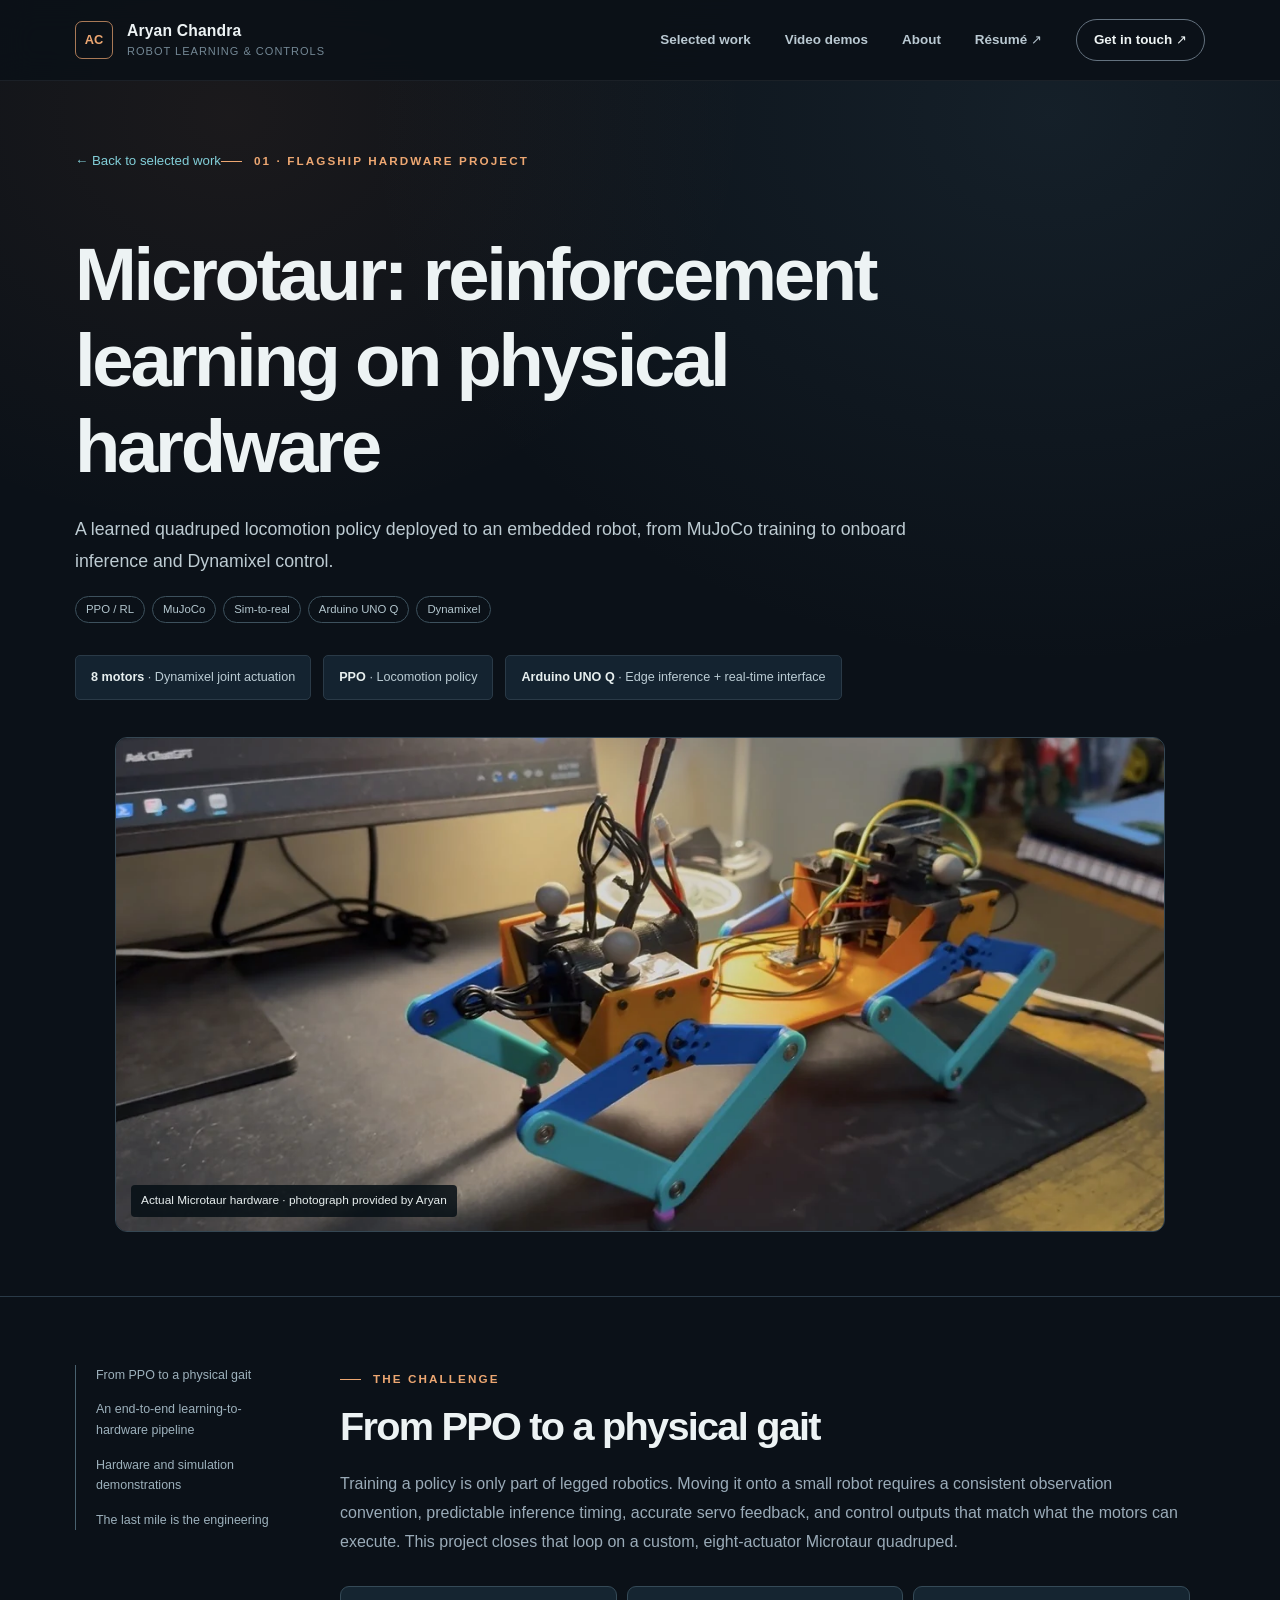
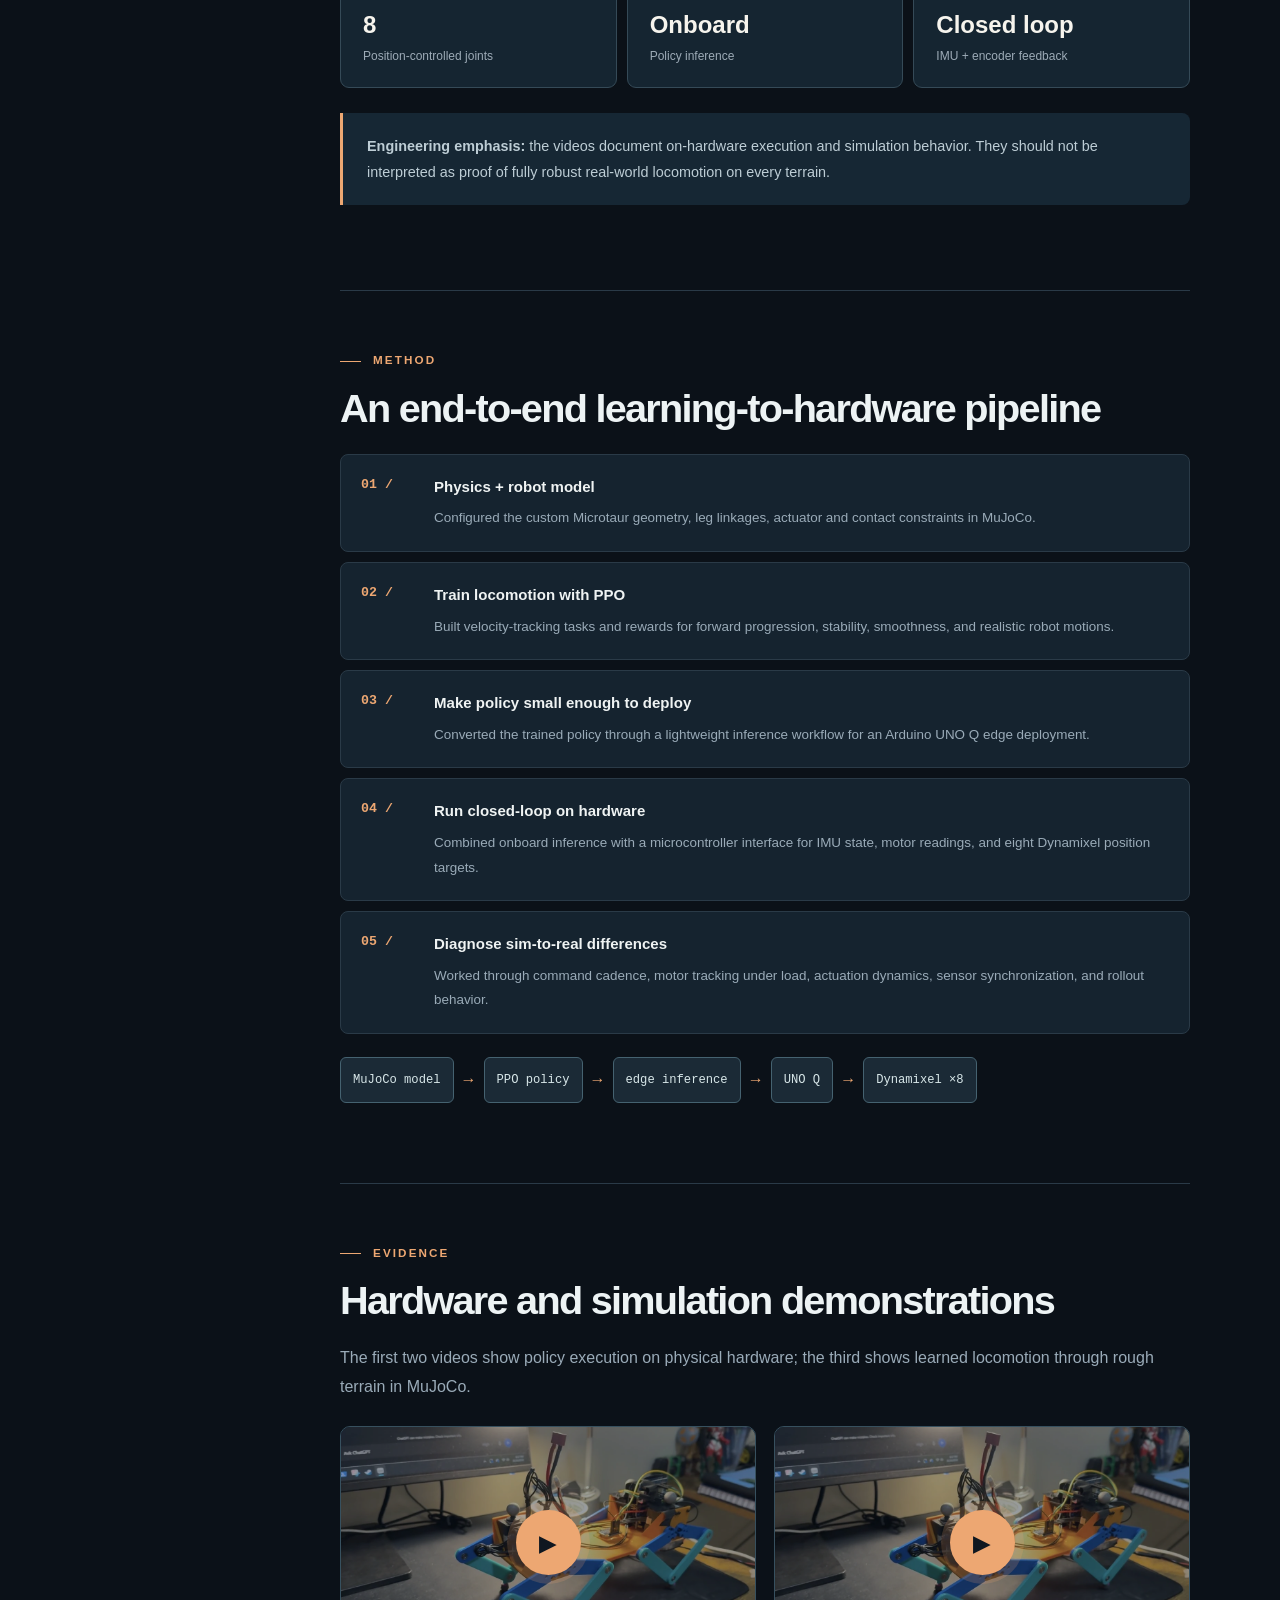
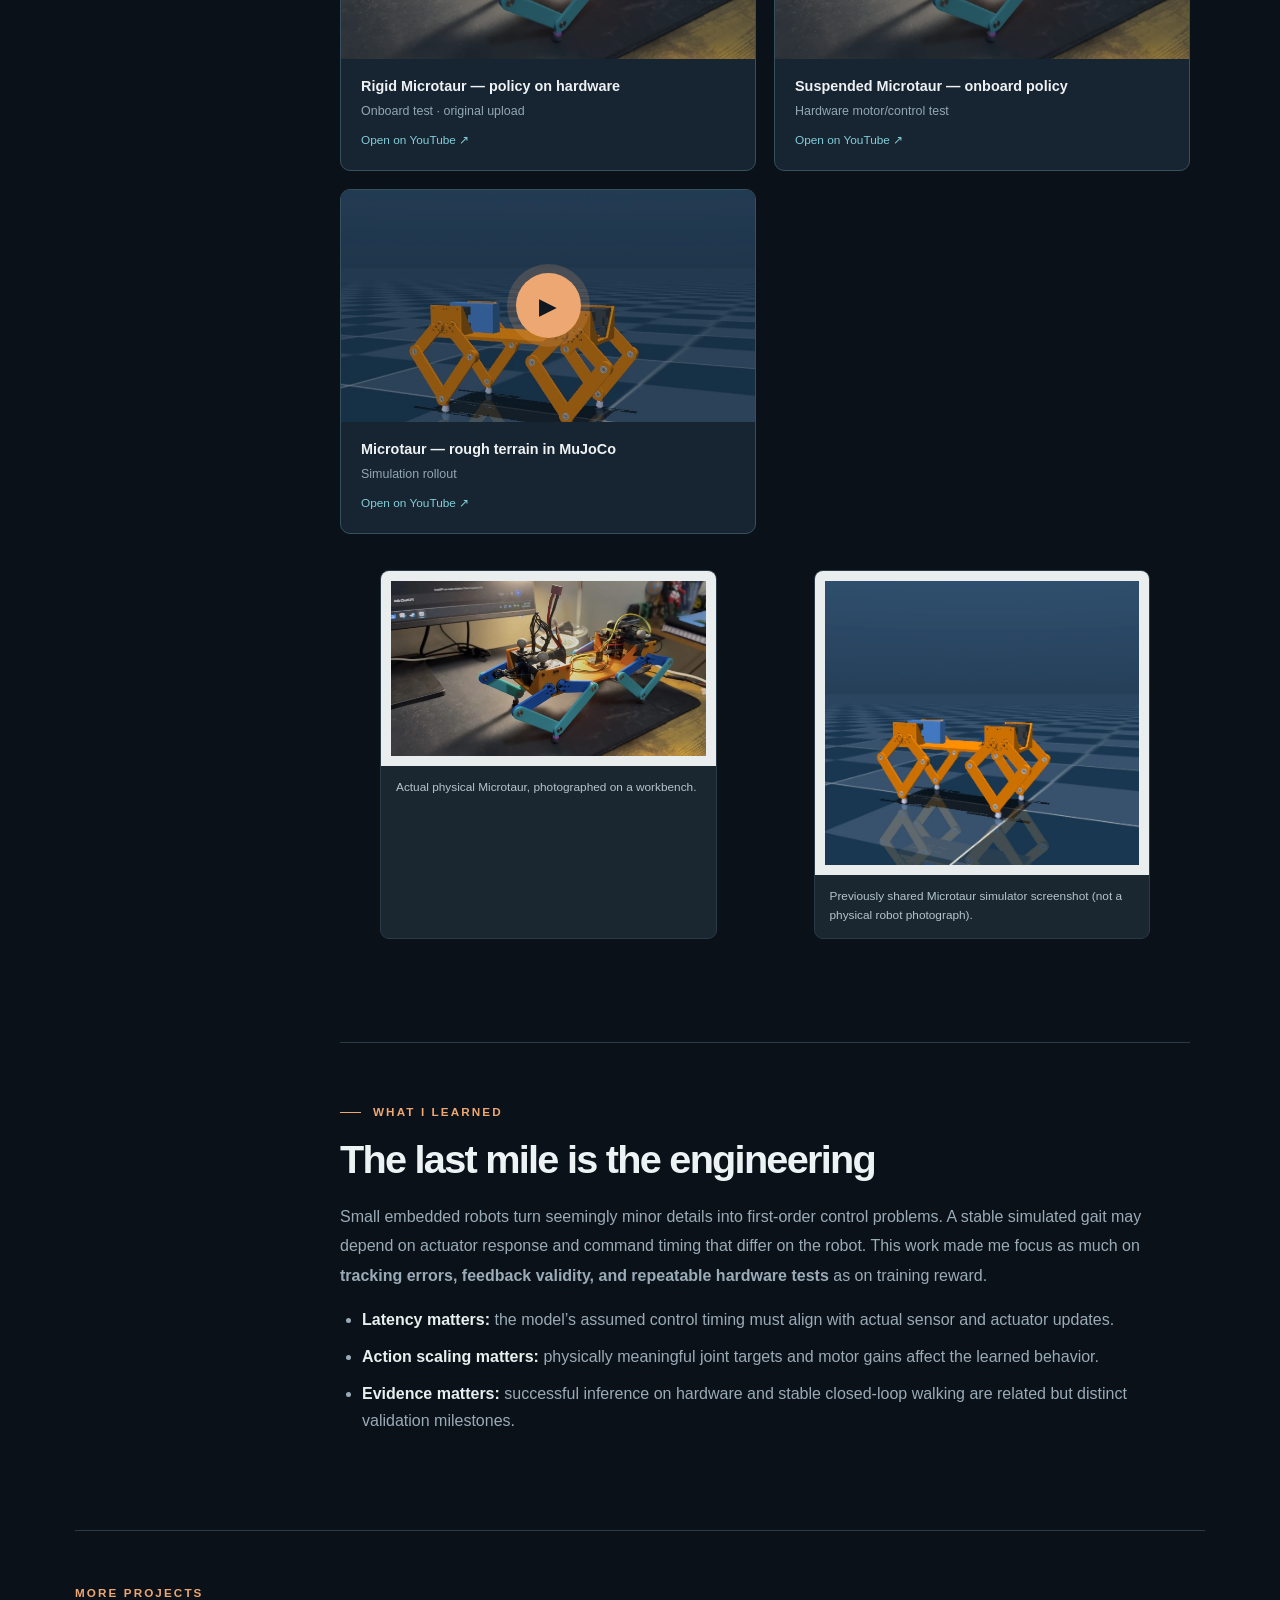
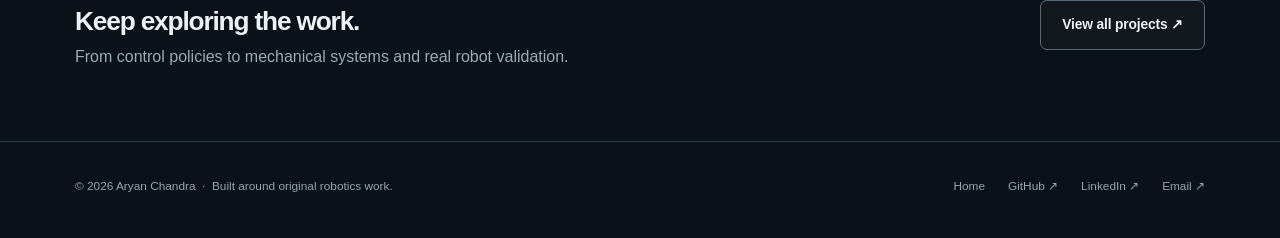
==== projects/microtaur.html @ 8916a290 "Add files via upload" ====
<!doctype html><html lang="en"><head><meta charset="UTF-8"><meta name="viewport" content="width=device-width,initial-scale=1"><meta name="theme-color" content="#0b1118"><meta name="description" content="A learned quadruped locomotion policy deployed to an embedded robot, from MuJoCo training to onboard inference and Dynamixel control."><meta property="og:type" content="website"><meta property="og:title" content="Microtaur: reinforcement learning on physical hardware | Aryan Chandra"><meta property="og:description" content="A learned quadruped locomotion policy deployed to an embedded robot, from MuJoCo training to onboard inference and Dynamixel control."><meta property="og:image" content="../assets/images/microtaur-hardware.webp"><meta name="color-scheme" content="dark"><link rel="icon" href="../assets/favicon.svg" type="image/svg+xml"><link rel="stylesheet" href="../assets/site.css"><title>Microtaur: reinforcement learning on physical hardware | Aryan Chandra</title></head><body><header class="site-header"><div class="container nav-wrap"><a class="brand" href="../index.html" aria-label="Aryan Chandra home"><span class="monogram">AC</span><span>Aryan Chandra<small>Robot learning &amp; controls</small></span></a><button class="mobile-toggle" id="mobile-toggle" aria-controls="nav-menu" aria-expanded="false">Menu</button><nav class="nav-links" id="nav-menu" aria-label="Primary navigation"><a href="../index.html#projects">Selected work</a><a href="../index.html#demos">Video demos</a><a href="../index.html#background">About</a><a href="../assets/Aryan_Chandra_Resume.pdf" target="_blank" rel="noopener">Résumé ↗</a><a href="mailto:aryanc2@andrew.cmu.edu" class="contact-pill">Get in touch ↗</a></nav></div></header><main><section class="page-top"><div class="container"><a class="back-link" href="../index.html#projects">← Back to selected work</a><span class="eyebrow">01 · Flagship hardware project</span><h1 class="page-title">Microtaur: reinforcement learning on physical hardware</h1><p class="page-lede">A learned quadruped locomotion policy deployed to an embedded robot, from MuJoCo training to onboard inference and Dynamixel control.</p><div class="tags"><span class="tag">PPO / RL</span><span class="tag">MuJoCo</span><span class="tag">Sim-to-real</span><span class="tag">Arduino UNO Q</span><span class="tag">Dynamixel</span></div><div class="page-quick"><span><strong>8 motors</strong> · Dynamixel joint actuation</span><span><strong>PPO</strong> · Locomotion policy</span><span><strong>Arduino UNO Q</strong> · Edge inference + real-time interface</span></div><figure class="project-hero-image"><img src="../assets/images/microtaur-hardware.webp" alt="Actual Microtaur hardware · photograph provided by Aryan" fetchpriority="high"><figcaption>Actual Microtaur hardware · photograph provided by Aryan</figcaption></figure></div></section><section class="section-border" style="padding:68px 0 10px"><div class="container article-wrap"><aside class="sticky-index" aria-label="On this page"><a href="#overview">From PPO to a physical gait</a><a href="#implementation">An end-to-end learning-to-hardware pipeline</a><a href="#media">Hardware and simulation demonstrations</a><a href="#engineering">The last mile is the engineering</a></aside><article class="article-body"><section id="overview"><span class="eyebrow">The challenge</span><h2>From PPO to a physical gait</h2><p>Training a policy is only part of legged robotics. Moving it onto a small robot requires a consistent observation convention, predictable inference timing, accurate servo feedback, and control outputs that match what the motors can execute. This project closes that loop on a custom, eight-actuator Microtaur quadruped.</p><div class="fact-bar"><div class="fact"><strong>8</strong><span>Position-controlled joints</span></div><div class="fact"><strong>Onboard</strong><span>Policy inference</span></div><div class="fact"><strong>Closed loop</strong><span>IMU + encoder feedback</span></div></div><div class="callout"><p><strong>Engineering emphasis:</strong> the videos document on-hardware execution and simulation behavior. They should not be interpreted as proof of fully robust real-world locomotion on every terrain.</p></div></section><section id="implementation"><span class="eyebrow">Method</span><h2>An end-to-end learning-to-hardware pipeline</h2><div class="steps"><div class="step"><span class="step-num">01 /</span><div><strong>Physics + robot model</strong><p>Configured the custom Microtaur geometry, leg linkages, actuator and contact constraints in MuJoCo.</p></div></div><div class="step"><span class="step-num">02 /</span><div><strong>Train locomotion with PPO</strong><p>Built velocity-tracking tasks and rewards for forward progression, stability, smoothness, and realistic robot motions.</p></div></div><div class="step"><span class="step-num">03 /</span><div><strong>Make policy small enough to deploy</strong><p>Converted the trained policy through a lightweight inference workflow for an Arduino UNO Q edge deployment.</p></div></div><div class="step"><span class="step-num">04 /</span><div><strong>Run closed-loop on hardware</strong><p>Combined onboard inference with a microcontroller interface for IMU state, motor readings, and eight Dynamixel position targets.</p></div></div><div class="step"><span class="step-num">05 /</span><div><strong>Diagnose sim-to-real differences</strong><p>Worked through command cadence, motor tracking under load, actuation dynamics, sensor synchronization, and rollout behavior.</p></div></div></div><div class="codeflow"><span>MuJoCo model</span><b>→</b><span>PPO policy</span><b>→</b><span>edge inference</span><b>→</b><span>UNO Q</span><b>→</b><span>Dynamixel ×8</span></div></section><section id="media"><span class="eyebrow">Evidence</span><h2>Hardware and simulation demonstrations</h2><p>The first two videos show policy execution on physical hardware; the third shows learned locomotion through rough terrain in MuJoCo.</p><div class="video-grid"><div class="video-card"><div class="video-player" data-video-id="cYs2VmbA4Uo"><img src="../assets/images/microtaur-hardware.webp" alt="Actual project media for Rigid Microtaur — policy on hardware" loading="lazy"><button aria-label="Play Rigid Microtaur — policy on hardware"><span aria-hidden="true">▶</span></button></div><div class="video-meta"><strong>Rigid Microtaur — policy on hardware</strong><small>Onboard test · original upload</small><a href="https://www.youtube.com/watch?v=cYs2VmbA4Uo" target="_blank" rel="noopener noreferrer">Open on YouTube ↗</a></div></div><div class="video-card"><div class="video-player" data-video-id="h3OJZShvm-o"><img src="../assets/images/microtaur-hardware.webp" alt="Actual project media for Suspended Microtaur — onboard policy" loading="lazy"><button aria-label="Play Suspended Microtaur — onboard policy"><span aria-hidden="true">▶</span></button></div><div class="video-meta"><strong>Suspended Microtaur — onboard policy</strong><small>Hardware motor/control test</small><a href="https://www.youtube.com/watch?v=h3OJZShvm-o" target="_blank" rel="noopener noreferrer">Open on YouTube ↗</a></div></div><div class="video-card"><div class="video-player" data-video-id="h_wq0EA9ugI"><img src="../assets/images/microtaur-simulation.webp" alt="Actual project media for Microtaur — rough terrain in MuJoCo" loading="lazy"><button aria-label="Play Microtaur — rough terrain in MuJoCo"><span aria-hidden="true">▶</span></button></div><div class="video-meta"><strong>Microtaur — rough terrain in MuJoCo</strong><small>Simulation rollout</small><a href="https://www.youtube.com/watch?v=h_wq0EA9ugI" target="_blank" rel="noopener noreferrer">Open on YouTube ↗</a></div></div></div><div class="media-grid"><figure class="media-item"><img src="../assets/images/microtaur-hardware.webp" alt="Actual physical Microtaur, photographed on a workbench." loading="lazy"><figcaption>Actual physical Microtaur, photographed on a workbench.</figcaption></figure><figure class="media-item"><img src="../assets/images/microtaur-simulation.webp" alt="Previously shared Microtaur simulator screenshot (not a physical robot photograph)." loading="lazy"><figcaption>Previously shared Microtaur simulator screenshot (not a physical robot photograph).</figcaption></figure></div></section><section id="engineering"><span class="eyebrow">What I learned</span><h2>The last mile is the engineering</h2><p>Small embedded robots turn seemingly minor details into first-order control problems. A stable simulated gait may depend on actuator response and command timing that differ on the robot. This work made me focus as much on <strong>tracking errors, feedback validity, and repeatable hardware tests</strong> as on training reward.</p><ul><li><strong>Latency matters:</strong> the model’s assumed control timing must align with actual sensor and actuator updates.</li><li><strong>Action scaling matters:</strong> physically meaningful joint targets and motor gains affect the learned behavior.</li><li><strong>Evidence matters:</strong> successful inference on hardware and stable closed-loop walking are related but distinct validation milestones.</li></ul></section></article></div></section><div class="container"><div class="related"><div><span class="mini-label">More projects</span><h3>Keep exploring the work.</h3><p>From control policies to mechanical systems and real robot validation.</p></div><a class="btn btn-outline" href="../index.html#projects">View all projects ↗</a></div></div></main><footer class="site-footer"><div class="container footer-layout"><div>© <span id="year">2026</span> Aryan Chandra &nbsp;·&nbsp; Built around original robotics work.</div><div class="footer-links"><a href="../index.html">Home</a><a href="https://github.com/aryan-chandra-cmu" target="_blank" rel="noopener">GitHub ↗</a><a href="https://www.linkedin.com/in/aryan-chandra-aa24411ba/" target="_blank" rel="noopener">LinkedIn ↗</a><a href="mailto:aryanc2@andrew.cmu.edu">Email ↗</a></div></div></footer><script src="../assets/site.js" defer></script></body></html>
---- assets/site.css ----
:root{--bg:#0b1118;--bg2:#101a24;--panel:#15212d;--panel2:#1a2935;--line:#2a3a47;--text:#edf3f4;--muted:#9aabb8;--subtle:#748895;--accent:#eda772;--accent2:#82ced8;--max:1190px;--radius:18px;--shadow:0 24px 62px rgba(0,0,0,.25)}
*{box-sizing:border-box}html{scroll-behavior:smooth;scroll-padding-top:96px}body{margin:0;background:var(--bg);color:var(--text);font-family:Inter,'Segoe UI',Arial,sans-serif;font-size:16px;line-height:1.65;-webkit-font-smoothing:antialiased}body:before{content:'';position:absolute;z-index:-1;pointer-events:none;top:0;left:0;right:0;height:960px;background:radial-gradient(ellipse at 82% 12%,rgba(80,121,144,.14),transparent 46%),radial-gradient(ellipse at 18% 12%,rgba(215,126,76,.08),transparent 35%)}::selection{background:rgba(237,167,114,.3);color:#fff}a{color:inherit;text-decoration:none}img{display:block;max-width:100%}button,input{font:inherit}button{cursor:pointer}strong{font-weight:680}h1,h2,h3,h4,p{margin-top:0}h1,h2,h3{line-height:1.16;letter-spacing:-.044em}h1{font-size:clamp(3.35rem,6.8vw,6.8rem);font-weight:700}h2{font-size:clamp(2.25rem,4.35vw,4.4rem);font-weight:660}h3{font-size:clamp(1.22rem,2.05vw,1.85rem);font-weight:650}p{color:var(--muted)}small{font-size:.78rem}a:focus-visible,button:focus-visible{outline:2px solid var(--accent2);outline-offset:4px}hr{border:none;border-top:1px solid var(--line)}.container{max-width:var(--max);margin-inline:auto;padding-inline:30px}.mini-label,.eyebrow{font:650 .73rem/1.4 'Segoe UI',Arial,sans-serif;letter-spacing:.18em;text-transform:uppercase;color:var(--accent)}.eyebrow:before{content:'';display:inline-block;width:21px;height:1px;background:var(--accent);vertical-align:middle;margin-right:12px}.subtle{color:var(--subtle)}.muted{color:var(--muted)}.max700{max-width:700px}.accent{color:var(--accent)}.cyan{color:var(--accent2)}.meta{font-family:ui-monospace,SFMono-Regular,Consolas,monospace;font-size:.72rem;letter-spacing:.035em;text-transform:uppercase;color:var(--subtle)}.site-header{height:81px;position:sticky;top:0;background:rgba(11,17,24,.91);backdrop-filter:blur(16px);border-bottom:1px solid rgba(255,255,255,.065);z-index:20}.nav-wrap{height:100%;display:flex;align-items:center;justify-content:space-between;gap:20px}.brand{display:flex;align-items:center;gap:14px;font-weight:750;font-size:.98rem;line-height:1.16;letter-spacing:.01em}.monogram{display:grid;place-items:center;flex:none;width:38px;height:38px;border:1px solid rgba(237,167,114,.7);color:var(--accent);border-radius:7px;font-size:.8rem;font-weight:800;letter-spacing:.01em}.brand small{display:block;color:var(--subtle);font-weight:500;font-size:.69rem;letter-spacing:.09em;margin-top:5px;text-transform:uppercase}.nav-links{display:flex;align-items:center;gap:34px}.nav-links>a{color:#bac9d2;font-size:.84rem;font-weight:550;transition:color .18s}.nav-links>a:hover,.nav-links>a[aria-current=page]{color:var(--accent)}.nav-links .contact-pill{border:1px solid #64727f;border-radius:50px;padding:9px 17px;color:#eef4f4}.nav-links .contact-pill:hover{border-color:var(--accent)}.mobile-toggle{display:none;background:none;color:var(--text);border:1px solid var(--line);border-radius:9px;padding:8px 12px}
.btn-row{display:flex;align-items:center;flex-wrap:wrap;gap:12px}.btn{display:inline-flex;align-items:center;justify-content:center;gap:12px;border-radius:7px;padding:13px 21px;font-weight:690;font-size:.86rem;letter-spacing:-.01em;border:1px solid transparent;transition:transform .2s,background .2s,border-color .2s}.btn:hover{transform:translateY(-2px)}.btn-primary{color:#1b1510;background:var(--accent)}.btn-primary:hover{background:#f7c198}.btn-outline{background:rgba(255,255,255,.03);color:var(--text);border-color:#596b78}.btn-outline:hover{border-color:var(--accent)}.btn-quiet{padding-left:0;color:var(--accent2)}.link-arrow{color:var(--accent);font-weight:700;font-size:.85rem;display:inline-block}.link-arrow:hover{text-decoration:underline;text-underline-offset:5px}.section{padding:106px 0}.section-border{border-top:1px solid var(--line)}.section-head{display:flex;justify-content:space-between;gap:45px;align-items:flex-end;margin-bottom:34px}.section-head p{max-width:430px;margin-bottom:4px}.section-head h2{margin-bottom:0}.grained{background-color:var(--bg2);background-image:radial-gradient(rgba(255,255,255,.025) .65px,transparent .65px);background-size:8px 8px}
.hero{padding:90px 0 67px}.hero-grid{display:grid;grid-template-columns:minmax(0,1.05fr) minmax(0,.95fr);gap:54px;align-items:center}.hero h1{margin:20px 0 28px;font-size:clamp(3.8rem,6.2vw,6.1rem)}.hero-lede{font-size:1.08rem;line-height:1.8;max-width:590px;margin-bottom:29px}.hero .side-note{display:flex;align-items:center;gap:14px;margin-top:36px;padding-top:22px;border-top:1px solid var(--line);color:#9dabb4;font-size:.78rem}.status-dot{width:8px;height:8px;border-radius:50%;background:#85d7b8;box-shadow:0 0 0 4px rgba(133,215,184,.11)}.hero-photo-wrap{padding:13px;border:1px solid #34414a;border-radius:12px;background:linear-gradient(150deg,#263442,#0e151d);transform:rotate(1deg);box-shadow:var(--shadow)}.hero-image{aspect-ratio:1.04;overflow:hidden;border-radius:5px;position:relative;background:#1a232e}.hero-image img{width:100%;height:100%;object-fit:cover;object-position:58% center;filter:contrast(1.05) saturate(1.01)}.hero-image:after{content:'';position:absolute;inset:0;background:linear-gradient(180deg,transparent 64%,rgba(0,0,0,.69))}.photo-bottom{position:absolute;bottom:20px;left:20px;right:20px;z-index:1;display:flex;justify-content:space-between;gap:12px;align-items:flex-end}.photo-bottom div span{display:block;color:#fff;font-weight:700;font-size:.87rem}.photo-bottom div small{display:block;color:#e0e8e9;font-size:.7rem}.tag-photo{background:rgba(10,22,30,.85);border:1px solid rgba(255,255,255,.22);color:#fff;border-radius:4px;padding:5px 8px;font-size:.69rem;white-space:nowrap}.hero-photo-caption{display:flex;justify-content:space-between;color:#9dabb4;font-size:.68rem;text-transform:uppercase;letter-spacing:.12em;padding:12px 4px 0}.stat-strip{border-top:1px solid var(--line);border-bottom:1px solid var(--line);margin-top:71px;display:grid;grid-template-columns:repeat(4,1fr)}.stat{padding:26px 27px;border-right:1px solid var(--line)}.stat:first-child{padding-left:0}.stat:last-child{border-right:none}.stat strong{display:block;font-weight:660;font-size:1.58rem;color:var(--text);letter-spacing:-.05em;line-height:1.2}.stat span{display:block;color:#94a6b4;margin-top:8px;font-size:.76rem;line-height:1.4}.stat small{color:var(--accent2)}
.project-stack{display:grid;gap:16px}.feature{background:var(--panel);border:1px solid var(--line);border-radius:13px;overflow:hidden;display:grid;grid-template-columns:47% 53%;min-height:365px;transition:border-color .2s,transform .2s}.feature:hover,.project-card:hover{border-color:#536a77;transform:translateY(-2px)}.feature.reverse{grid-template-columns:53% 47%}.feature.reverse>.feature-media{order:2}.feature-media{position:relative;min-height:340px;overflow:hidden;background:#17242d}.feature-media img{width:100%;height:100%;object-fit:cover;transition:transform .5s}.feature:hover .feature-media img{transform:scale(1.025)}.feature-media .fig-on-white{object-fit:contain;padding:26px;background:#e9eeec}.feature-media .media-badge{position:absolute;bottom:20px;left:20px;z-index:1;font-size:.73rem;padding:7px 11px;background:rgba(5,15,20,.86);color:#e8f0f0;border:1px solid #5e727d;border-radius:5px}.feature-copy{padding:48px 45px;display:flex;flex-direction:column;justify-content:center}.feature-copy .eyebrow{margin-bottom:15px}.feature-copy h3{font-size:clamp(1.9rem,3vw,2.75rem);margin-bottom:20px}.feature-copy p{max-width:490px;line-height:1.75;font-size:.93rem;margin-bottom:24px}.tags{display:flex;gap:7px;flex-wrap:wrap;margin-bottom:22px}.tag{font-size:.71rem;border:1px solid #3d515d;color:#b3c6ce;padding:5px 10px;border-radius:100px;line-height:1.3}.feature-actions{display:flex;gap:18px;flex-wrap:wrap;align-items:center}.project-grid{display:grid;grid-template-columns:repeat(2,minmax(0,1fr));gap:16px;margin-top:16px}.project-card{background:var(--panel);border:1px solid var(--line);border-radius:11px;overflow:hidden;transition:border-color .2s,transform .2s}.card-visual{height:230px;position:relative;background:linear-gradient(120deg,#233440,#151d26);overflow:hidden}.card-visual img{width:100%;height:100%;object-fit:cover}.card-visual.contain img{object-fit:contain;background:#e5ebea;padding:13px}.card-visual::after{content:'';position:absolute;inset:0;border-bottom:1px solid #34434c;pointer-events:none}.card-visual .visual-index{position:absolute;bottom:14px;left:16px;font-size:.71rem;color:#fff;background:rgba(4,14,21,.74);padding:5px 9px;border-radius:4px;border:1px solid #60727b}.card-copy{padding:27px 28px 29px}.card-copy h3{font-size:1.46rem;min-height:50px;margin:12px 0}.card-copy p{font-size:.9rem;min-height:78px;line-height:1.6}.card-copy .tags{margin-top:20px}.diagram-thumb{height:100%;display:flex;align-items:center;justify-content:center;padding:34px;gap:8px;background:radial-gradient(ellipse at 30% 20%,#263c4b,#101924)}.diagram-thumb span{font-size:.76rem;font-weight:700;color:#e0ebed;text-align:center;border:1px solid #69808d;padding:13px 9px;background:#182b37;border-radius:7px;min-width:0;max-width:120px}.diagram-thumb b{color:var(--accent)}.diagram-thumb small{display:block;color:#96a8b1;font-weight:450;margin-top:5px}.diagram-thumb.car{background:radial-gradient(ellipse at 70% 60%,#29424b,#121a23)}
.cap-grid{display:grid;grid-template-columns:repeat(3,1fr);gap:24px}.cap{border-top:1px solid #57707c;padding-top:24px}.cap .cap-number{display:block;color:var(--accent);font-family:ui-monospace,monospace;font-size:.82rem;margin-bottom:36px}.cap h3{margin-bottom:16px;font-size:1.4rem}.cap p{font-size:.93rem;line-height:1.7}.cap strong{color:#d8e5e5}.experience{display:grid;grid-template-columns:1fr 2fr;gap:34px;padding:29px 0;border-bottom:1px solid var(--line)}.experience:first-of-type{border-top:1px solid var(--line)}.experience h3{font-size:1.23rem;margin:0 0 7px}.experience p{font-size:.9rem;margin:0;line-height:1.7}.experience .meta{margin-top:6px}.skill-grid{display:grid;grid-template-columns:repeat(4,1fr);gap:12px;margin-top:30px}.skill{padding:23px;border:1px solid var(--line);border-radius:9px;background:rgba(255,255,255,.019)}.skill h4{margin-bottom:10px;font-size:.91rem;color:var(--accent2)}.skill p{font-size:.83rem;line-height:1.72;margin:0}.contact-zone{background:linear-gradient(135deg,#182b37,#111923);border:1px solid #405460;padding:60px;border-radius:14px;display:grid;grid-template-columns:1fr auto;align-items:center;gap:35px}.contact-zone h2{font-size:clamp(2.4rem,4vw,4.1rem);margin:15px 0}.contact-zone p{max-width:630px}.site-footer{padding:35px 0 42px;border-top:1px solid var(--line);font-size:.74rem;color:#92a5b1}.footer-layout{display:flex;align-items:center;justify-content:space-between;gap:20px}.footer-links{display:flex;flex-wrap:wrap;gap:23px}.footer-links a:hover{color:var(--accent)}
.page-top{padding:66px 0 48px}.back-link{display:inline-flex;gap:9px;align-items:center;color:var(--accent2);font-size:.83rem;margin-bottom:45px}.back-link:hover{text-decoration:underline;text-underline-offset:4px}.page-title{max-width:920px;font-size:clamp(3.3rem,5.8vw,5.6rem);margin:15px 0 24px}.page-lede{max-width:870px;font-size:1.11rem;line-height:1.8;color:#bdcbd2}.page-quick{display:flex;flex-wrap:wrap;gap:12px;margin:32px 0 0}.page-quick>span{background:#142330;border:1px solid var(--line);padding:11px 15px;border-radius:5px;color:#bbccd4;font-size:.79rem}.page-quick strong{color:#e7efef}.project-hero-image{margin-top:37px;border:1px solid #354753;border-radius:12px;overflow:hidden;aspect-ratio:2.12;background:#1b2933;position:relative}.project-hero-image img{width:100%;height:100%;object-fit:cover;object-position:center}.project-hero-image.contain img{object-fit:contain;background:#edf0ee;padding:18px}.project-hero-image figcaption{position:absolute;bottom:14px;left:15px;padding:6px 10px;background:rgba(4,14,20,.83);border-radius:4px;color:#e7eeee;font-size:.74rem}.article-wrap{display:grid;grid-template-columns:200px minmax(0,1fr);gap:65px}.sticky-index{position:sticky;top:111px;align-self:start;display:grid;gap:14px;border-left:1px solid #49616e;padding-left:20px}.sticky-index a{font-size:.78rem;color:#9db1bc}.sticky-index a:hover{color:var(--accent2)}.article-body{max-width:850px}.article-body>section{padding-bottom:60px;margin-bottom:55px;border-bottom:1px solid var(--line)}.article-body>section:last-child{border:0;margin-bottom:10px}.article-body h2{font-size:clamp(1.9rem,3.1vw,2.8rem);margin:12px 0 20px}.article-body p{line-height:1.82}.article-body h3{font-size:1.18rem;margin:30px 0 10px;letter-spacing:-.02em}.article-body li{color:var(--muted);margin-bottom:10px;line-height:1.7}.article-body ul{padding-left:22px}.article-body li strong{color:#e6f0ee}.fact-bar{display:grid;grid-template-columns:repeat(3,1fr);gap:10px;margin-top:29px}.fact{padding:22px;border-radius:9px;background:#152531;border:1px solid #354a57}.fact strong{font-size:1.5rem;display:block;color:#f6f4ed;line-height:1.3}.fact span{font-size:.75rem;color:#9dabb7;line-height:1.5;display:block;margin-top:7px}.callout{background:#162734;border-left:3px solid var(--accent);padding:20px 24px;margin:25px 0;border-radius:0 8px 8px 0}.callout p{margin:0;color:#bdcdd5;font-size:.9rem}.media-grid{display:grid;grid-template-columns:repeat(2,minmax(0,1fr));gap:17px;margin:20px 0 27px}.media-item{background:#1a2630;border:1px solid var(--line);border-radius:9px;overflow:hidden}.media-item img{width:100%;height:auto;max-height:310px;object-fit:contain;background:#e9eded;padding:10px}.media-item figcaption{font-size:.74rem;color:#b4c5cc;padding:12px 15px}.video-grid{display:grid;grid-template-columns:repeat(2,minmax(0,1fr));gap:18px;margin-top:24px}.video-card{overflow:hidden;background:#172431;border:1px solid #37505e;border-radius:10px}.video-player{position:relative;aspect-ratio:16/9;overflow:hidden;background:#152430}.video-player img{height:100%;width:100%;object-fit:cover;opacity:.68}.video-player button{position:absolute;inset:0;border:0;background:transparent;color:#fff;display:flex;align-items:center;justify-content:center}.video-player button span{display:grid;place-items:center;width:65px;height:65px;border-radius:100%;background:var(--accent);color:#0f1720;font-size:1.45rem;box-shadow:0 0 0 9px rgba(237,167,114,.19);transition:transform .2s}.video-player button:hover span{transform:scale(1.1)}.video-player iframe{width:100%;height:100%;border:0}.video-meta{padding:17px 20px}.video-meta strong{display:block;font-size:.9rem;color:#eef2f4;line-height:1.4}.video-meta small{display:block;color:#93a8b2;margin-top:4px}.video-meta a{color:var(--accent2);font-size:.74rem;display:inline-block;margin-top:10px}.steps{display:grid;gap:10px;margin:23px 0}.step{display:grid;grid-template-columns:55px 1fr;gap:18px;align-items:start;background:#15232f;border:1px solid var(--line);border-radius:8px;padding:20px}.step-num{font:650 .83rem/1.5 ui-monospace,monospace;color:var(--accent)}.step strong{display:block;color:#eff3f3;font-size:.94rem}.step p{margin:7px 0 0;font-size:.84rem}.codeflow{display:flex;flex-wrap:wrap;gap:7px;align-items:center;margin:20px 0}.codeflow span{background:#1b2a36;padding:12px;border:1px solid #456270;border-radius:6px;color:#d8e7e9;font-size:.76rem;font-family:ui-monospace,monospace}.codeflow b{color:var(--accent)}.comparison{margin:20px 0 27px;background:#162531;border:1px solid #344755;border-radius:9px;padding:25px}.bar-row{display:grid;grid-template-columns:120px 1fr 90px;gap:14px;align-items:center;font-size:.8rem;margin:13px 0;color:#dce9e9}.track{background:#293b46;height:19px;border-radius:4px;overflow:hidden}.fill{height:100%;background:#819fac;border-radius:4px}.fill.accent-fill{background:var(--accent)}.attribution{font-size:.75rem;color:#90a2ad}.related{border-top:1px solid var(--line);padding:48px 0 70px;display:flex;justify-content:space-between;gap:18px;align-items:center}.related h3{margin:0 0 8px}.related p{margin:0}.notice{font-size:.78rem;color:#a0b4bf;background:#16232e;border:1px solid var(--line);padding:10px 14px;border-radius:6px;margin-top:18px}
@media(max-width:1040px){.container{padding-inline:24px}.hero-grid{gap:33px}.hero h1{font-size:clamp(3.5rem,6vw,5.1rem)}.feature-copy{padding:38px 32px}.skill-grid{grid-template-columns:repeat(2,1fr)}.article-wrap{grid-template-columns:145px 1fr;gap:35px}}
@media(max-width:760px){.container{padding-inline:20px}.site-header{height:68px}.mobile-toggle{display:block}.nav-links{display:none;position:absolute;top:67px;left:0;right:0;padding:22px 20px;background:#0f1a23;border-bottom:1px solid var(--line);flex-direction:column;gap:20px;align-items:stretch}.nav-links.open{display:flex}.nav-links .contact-pill{text-align:center}.hero{padding:55px 0 30px}.hero-grid{grid-template-columns:1fr;gap:45px}.hero h1{font-size:clamp(3.7rem,12vw,5.8rem)}.hero-lede{font-size:1rem}.hero-photo-wrap{transform:none;max-width:660px}.hero-image{aspect-ratio:1.38}.stat-strip{grid-template-columns:repeat(2,1fr);margin-top:45px}.stat{padding:20px 16px;border-bottom:1px solid var(--line)}.stat:first-child{padding-left:16px}.stat:nth-child(2){border-right:0}.stat:nth-last-child(-n+2){border-bottom:0}.section{padding:74px 0}.section-head{display:block}.section-head h2{margin-bottom:12px}.section-head p{max-width:100%}.feature,.feature.reverse{grid-template-columns:1fr}.feature.reverse>.feature-media{order:0}.feature-media{min-height:260px;height:290px}.feature-copy{padding:32px 27px}.feature-copy h3{font-size:2.2rem}.project-grid{grid-template-columns:1fr}.card-copy p{min-height:0}.cap-grid{grid-template-columns:1fr;gap:35px}.cap .cap-number{margin-bottom:17px}.experience{grid-template-columns:1fr;gap:11px}.skill-grid{grid-template-columns:1fr 1fr}.contact-zone{grid-template-columns:1fr;padding:35px 25px}.contact-zone .btn{width:max-content}.footer-layout{flex-direction:column;align-items:flex-start}.page-top{padding-top:34px}.page-title{font-size:clamp(3.2rem,10vw,4.4rem)}.project-hero-image{aspect-ratio:1.35}.article-wrap{grid-template-columns:1fr}.sticky-index{position:static;display:flex;overflow-x:auto;flex-wrap:wrap;border-left:0;border-bottom:1px solid var(--line);padding-left:0;padding-bottom:13px;gap:16px}.article-body>section{padding-bottom:42px;margin-bottom:40px}.video-grid,.media-grid{grid-template-columns:1fr}.fact-bar{grid-template-columns:repeat(3,1fr)}.fact{padding:14px}.fact strong{font-size:1.2rem}.related{align-items:start;flex-direction:column}}
@media(max-width:450px){.brand{font-size:.85rem}.brand small{font-size:.59rem}.monogram{width:35px;height:35px}.hero h1{font-size:3.25rem}.btn-row .btn{width:100%}.stat strong{font-size:1.4rem}.skill-grid{grid-template-columns:1fr}.fact-bar{grid-template-columns:1fr}.bar-row{grid-template-columns:80px 1fr 64px}.diagram-thumb{padding:20px;gap:4px}.diagram-thumb span{font-size:.65rem;padding:8px 5px}.codeflow span{font-size:.63rem}}
@media(prefers-reduced-motion:reduce){*,*:before,*:after{scroll-behavior:auto!important;transition:none!important;animation:none!important}}

.feature-media.contain-media img{object-fit:contain;background:#e8eeec;padding:14px}
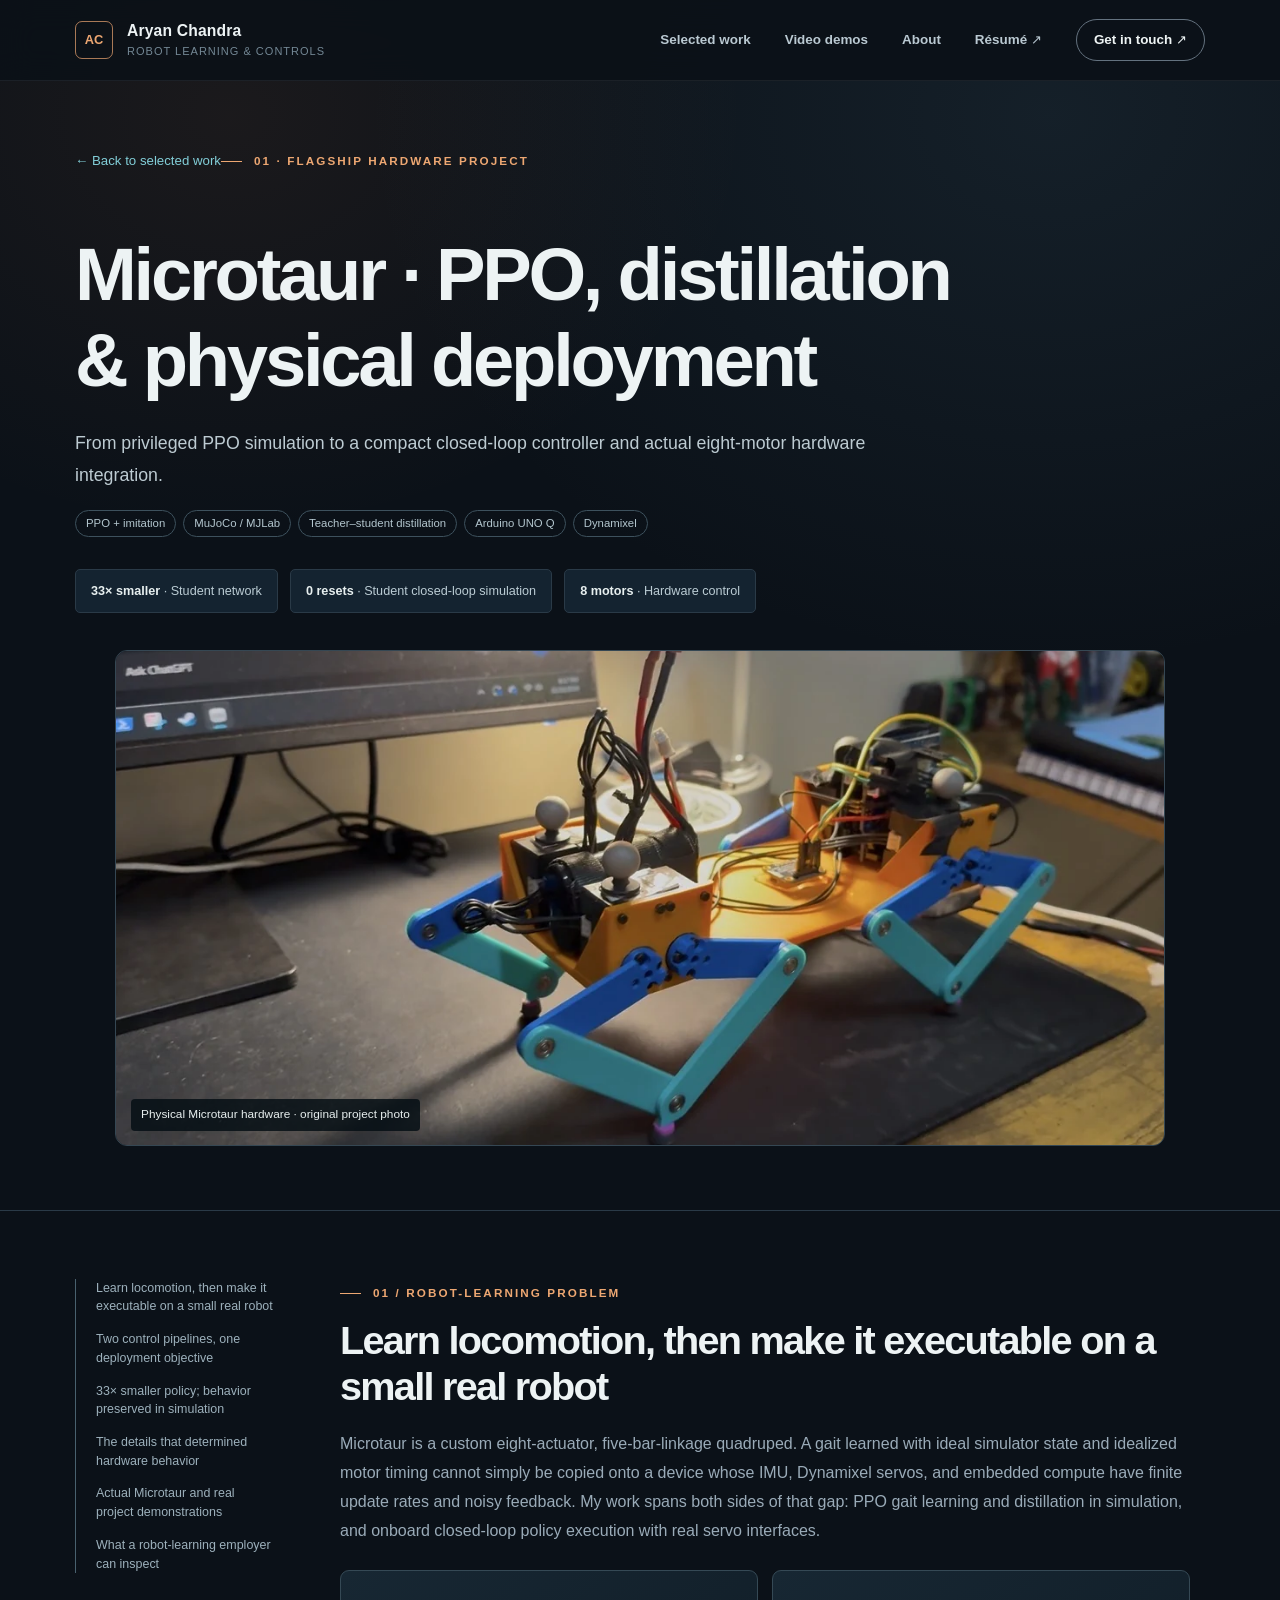
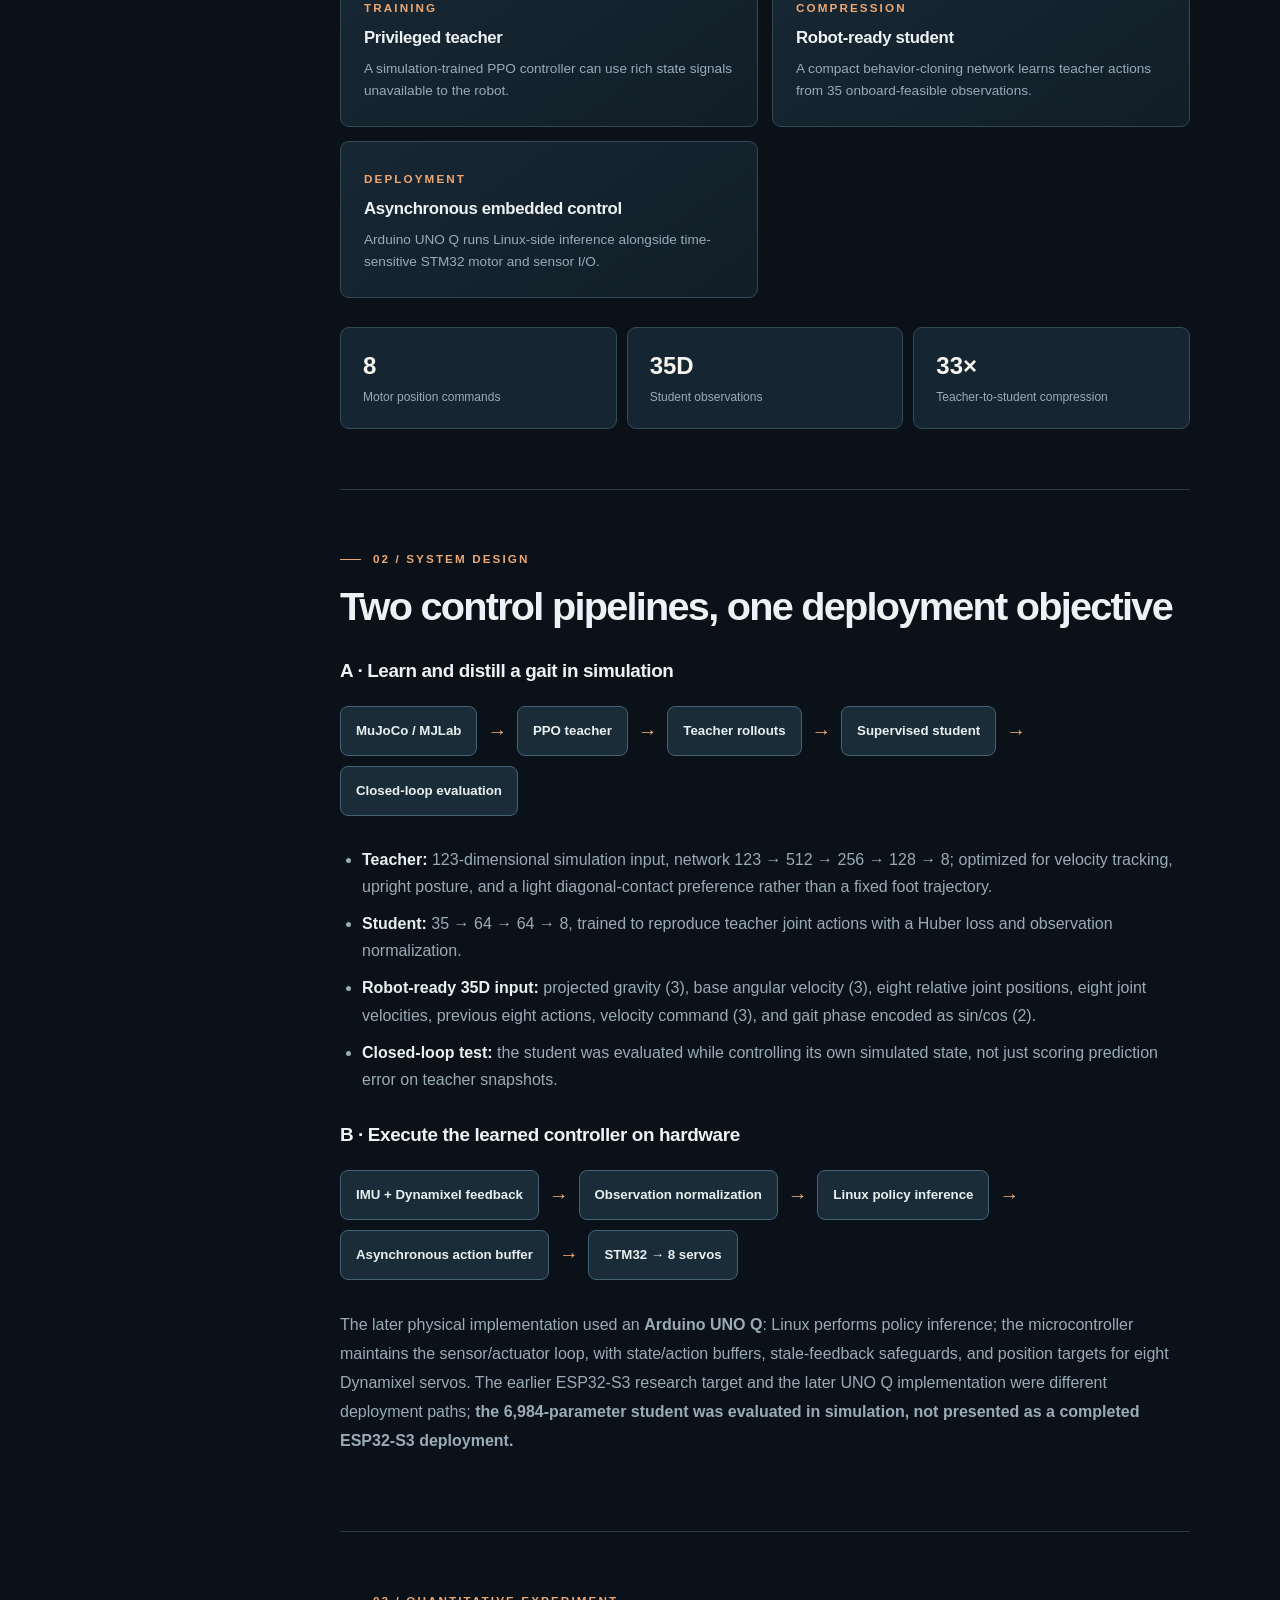
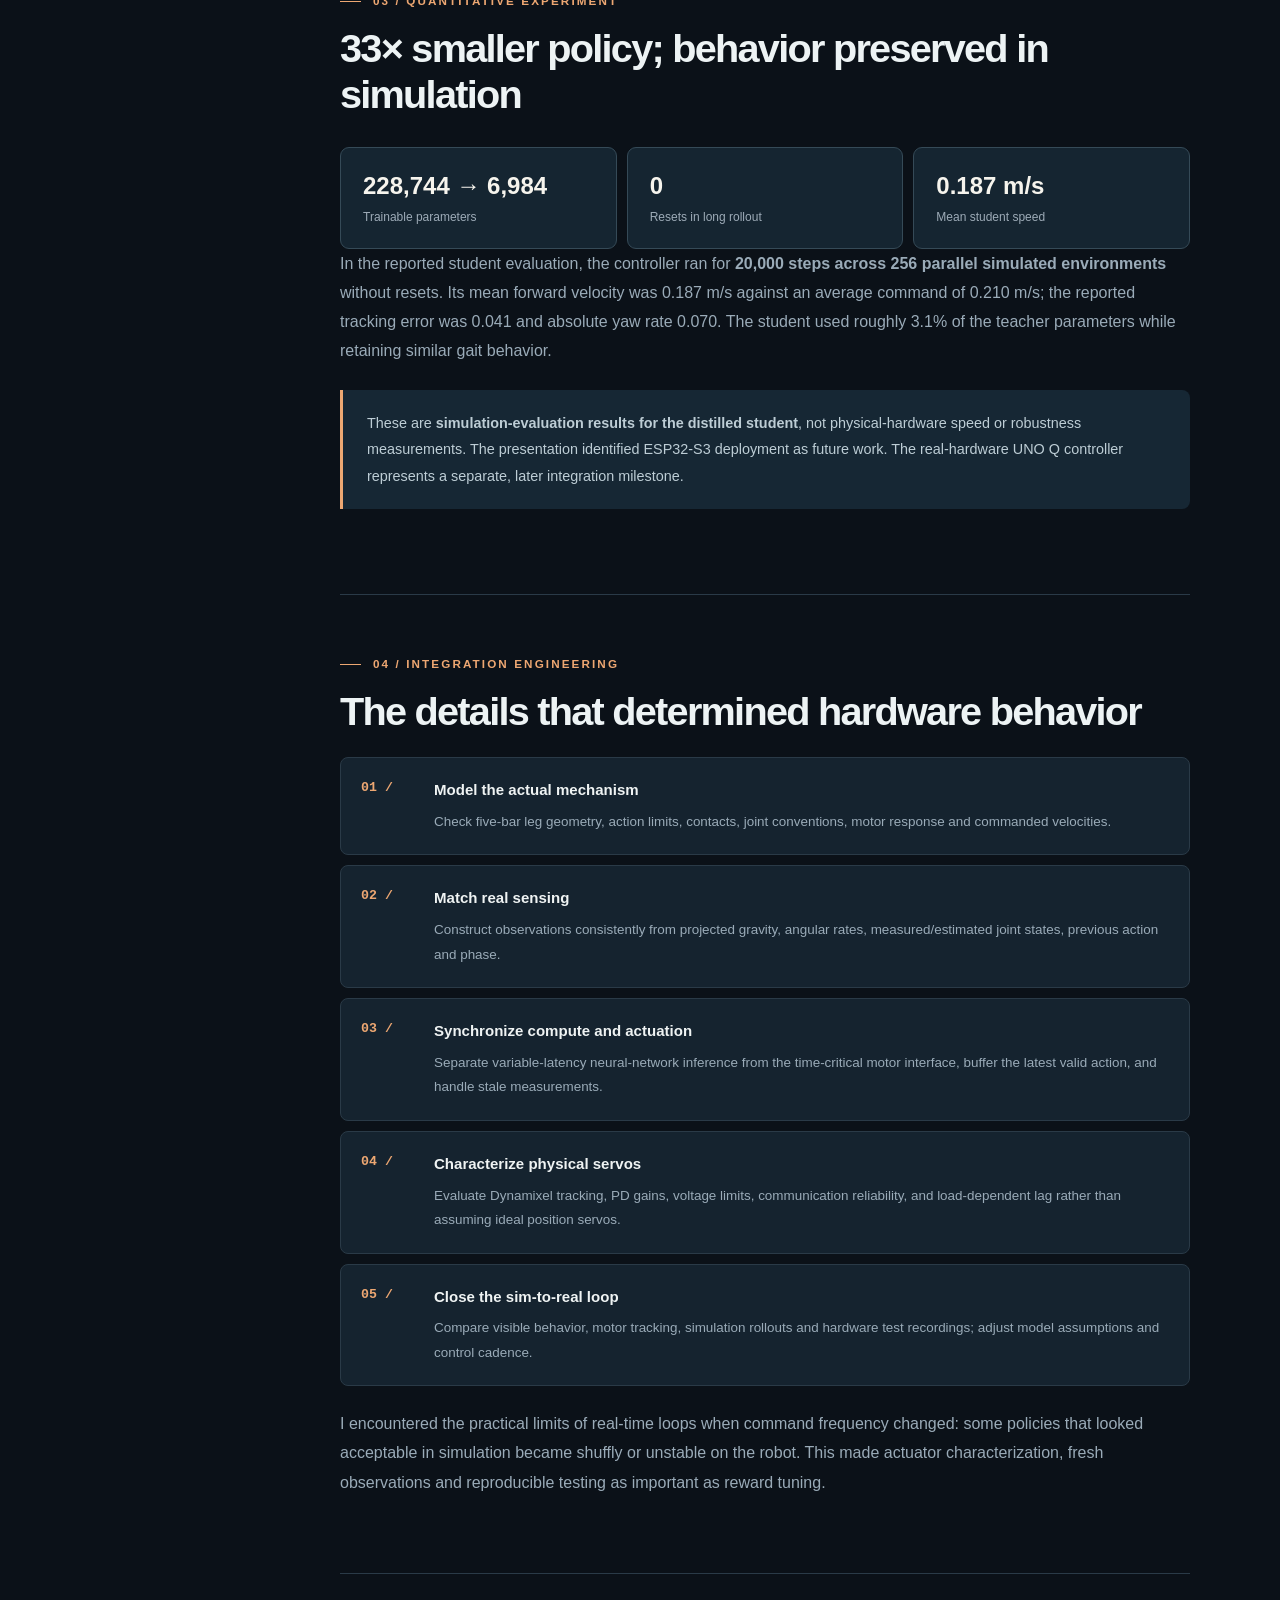
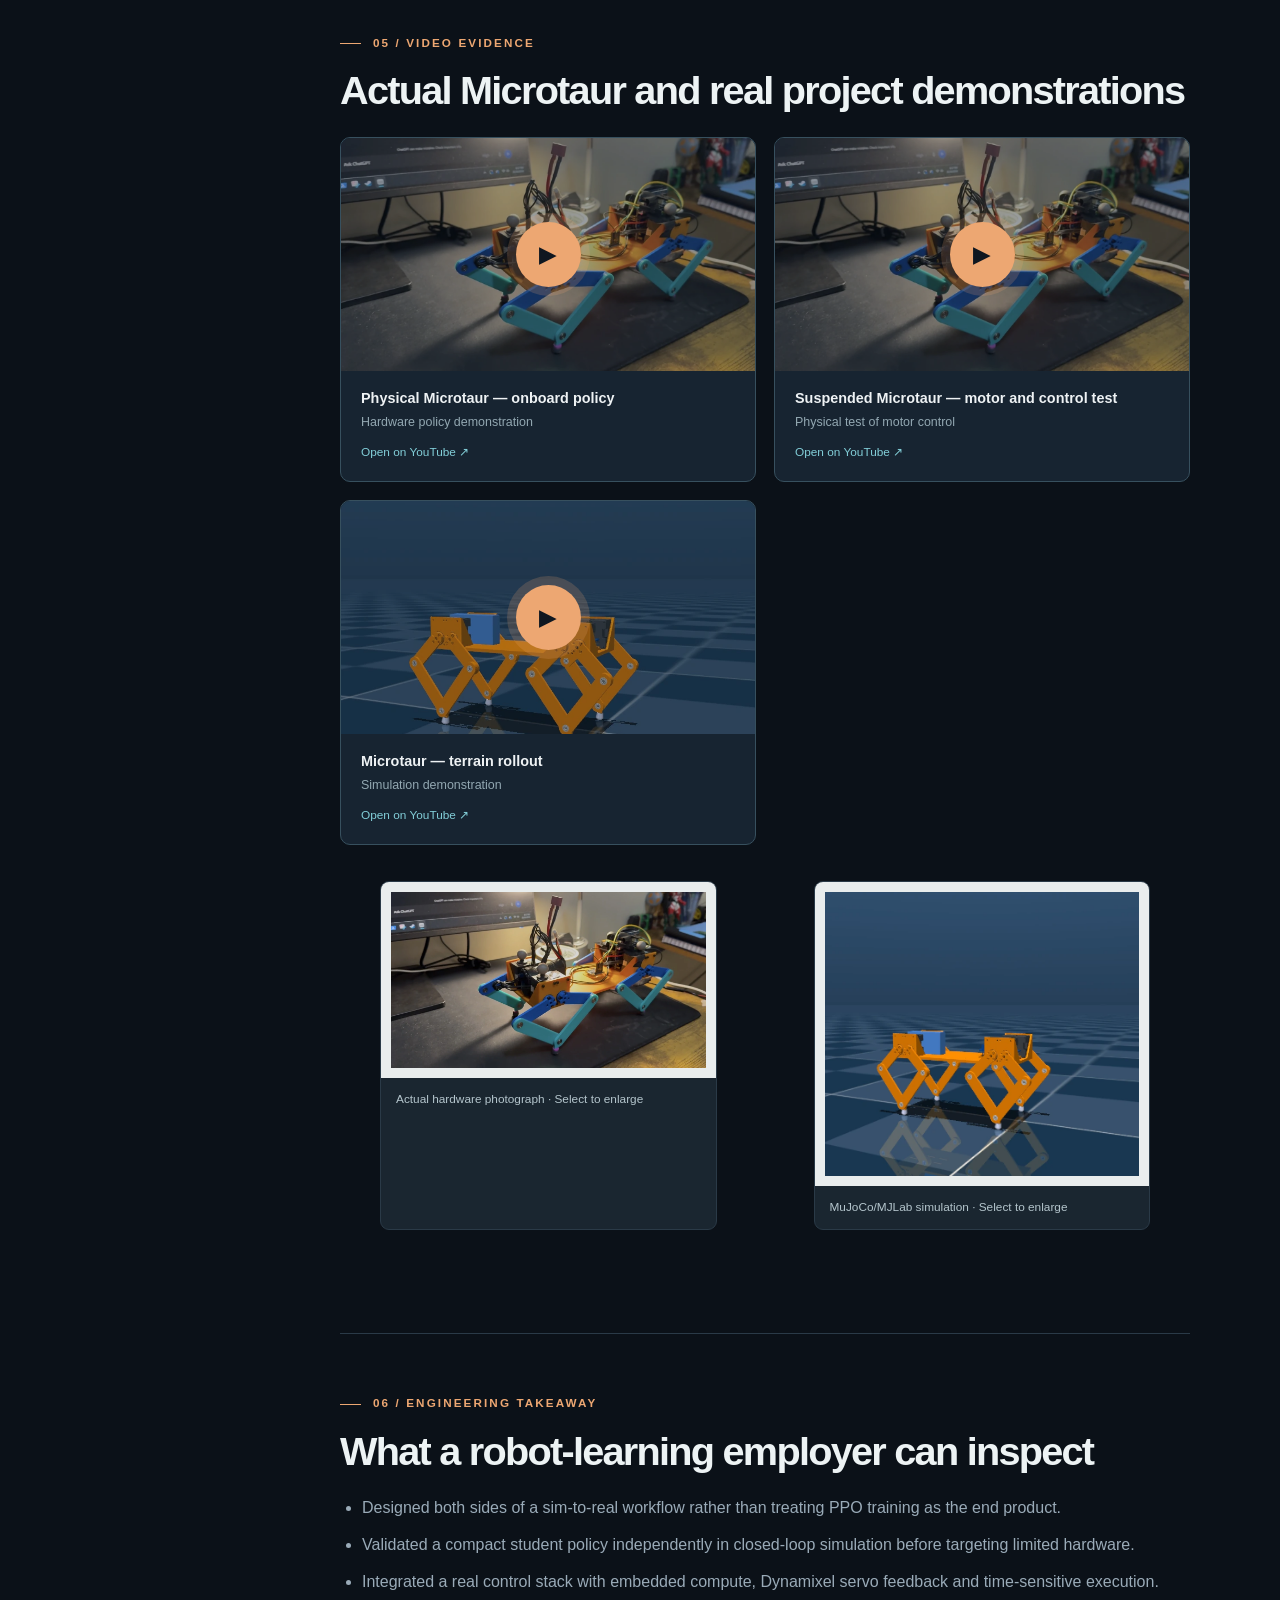
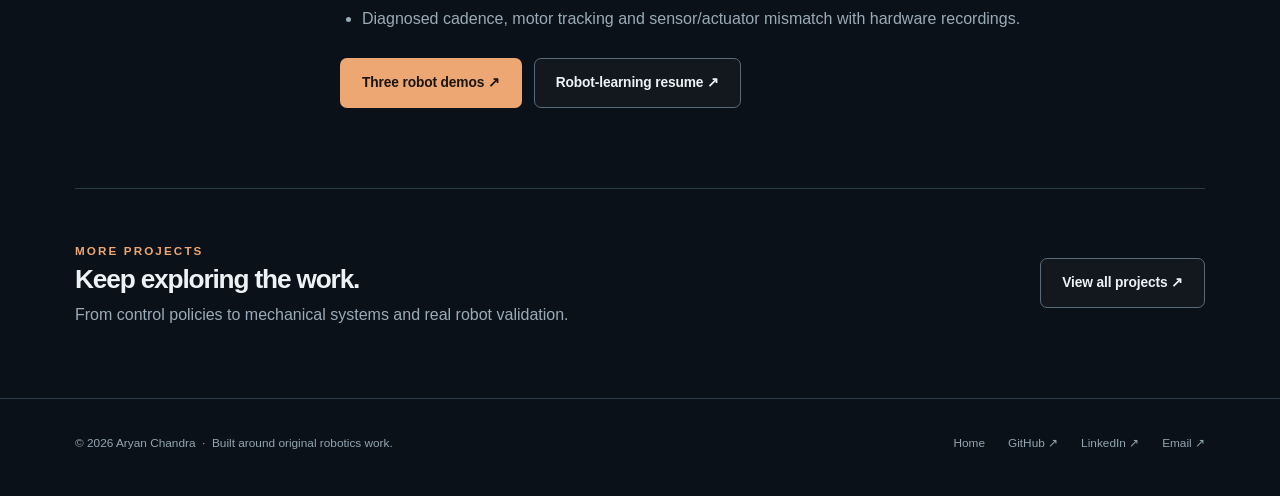
==== commit 99a8397e: "Add files via upload" ====
--- a/projects/microtaur.html
+++ b/projects/microtaur.html
@@ -1 +1,3 @@
-<!doctype html><html lang="en"><head><meta charset="UTF-8"><meta name="viewport" content="width=device-width,initial-scale=1"><meta name="theme-color" content="#0b1118"><meta name="description" content="A learned quadruped locomotion policy deployed to an embedded robot, from MuJoCo training to onboard inference and Dynamixel control."><meta property="og:type" content="website"><meta property="og:title" content="Microtaur: reinforcement learning on physical hardware | Aryan Chandra"><meta property="og:description" content="A learned quadruped locomotion policy deployed to an embedded robot, from MuJoCo training to onboard inference and Dynamixel control."><meta property="og:image" content="../assets/images/microtaur-hardware.webp"><meta name="color-scheme" content="dark"><link rel="icon" href="../assets/favicon.svg" type="image/svg+xml"><link rel="stylesheet" href="../assets/site.css"><title>Microtaur: reinforcement learning on physical hardware | Aryan Chandra</title></head><body><header class="site-header"><div class="container nav-wrap"><a class="brand" href="../index.html" aria-label="Aryan Chandra home"><span class="monogram">AC</span><span>Aryan Chandra<small>Robot learning &amp; controls</small></span></a><button class="mobile-toggle" id="mobile-toggle" aria-controls="nav-menu" aria-expanded="false">Menu</button><nav class="nav-links" id="nav-menu" aria-label="Primary navigation"><a href="../index.html#projects">Selected work</a><a href="../index.html#demos">Video demos</a><a href="../index.html#background">About</a><a href="../assets/Aryan_Chandra_Resume.pdf" target="_blank" rel="noopener">Résumé ↗</a><a href="mailto:aryanc2@andrew.cmu.edu" class="contact-pill">Get in touch ↗</a></nav></div></header><main><section class="page-top"><div class="container"><a class="back-link" href="../index.html#projects">← Back to selected work</a><span class="eyebrow">01 · Flagship hardware project</span><h1 class="page-title">Microtaur: reinforcement learning on physical hardware</h1><p class="page-lede">A learned quadruped locomotion policy deployed to an embedded robot, from MuJoCo training to onboard inference and Dynamixel control.</p><div class="tags"><span class="tag">PPO / RL</span><span class="tag">MuJoCo</span><span class="tag">Sim-to-real</span><span class="tag">Arduino UNO Q</span><span class="tag">Dynamixel</span></div><div class="page-quick"><span><strong>8 motors</strong> · Dynamixel joint actuation</span><span><strong>PPO</strong> · Locomotion policy</span><span><strong>Arduino UNO Q</strong> · Edge inference + real-time interface</span></div><figure class="project-hero-image"><img src="../assets/images/microtaur-hardware.webp" alt="Actual Microtaur hardware · photograph provided by Aryan" fetchpriority="high"><figcaption>Actual Microtaur hardware · photograph provided by Aryan</figcaption></figure></div></section><section class="section-border" style="padding:68px 0 10px"><div class="container article-wrap"><aside class="sticky-index" aria-label="On this page"><a href="#overview">From PPO to a physical gait</a><a href="#implementation">An end-to-end learning-to-hardware pipeline</a><a href="#media">Hardware and simulation demonstrations</a><a href="#engineering">The last mile is the engineering</a></aside><article class="article-body"><section id="overview"><span class="eyebrow">The challenge</span><h2>From PPO to a physical gait</h2><p>Training a policy is only part of legged robotics. Moving it onto a small robot requires a consistent observation convention, predictable inference timing, accurate servo feedback, and control outputs that match what the motors can execute. This project closes that loop on a custom, eight-actuator Microtaur quadruped.</p><div class="fact-bar"><div class="fact"><strong>8</strong><span>Position-controlled joints</span></div><div class="fact"><strong>Onboard</strong><span>Policy inference</span></div><div class="fact"><strong>Closed loop</strong><span>IMU + encoder feedback</span></div></div><div class="callout"><p><strong>Engineering emphasis:</strong> the videos document on-hardware execution and simulation behavior. They should not be interpreted as proof of fully robust real-world locomotion on every terrain.</p></div></section><section id="implementation"><span class="eyebrow">Method</span><h2>An end-to-end learning-to-hardware pipeline</h2><div class="steps"><div class="step"><span class="step-num">01 /</span><div><strong>Physics + robot model</strong><p>Configured the custom Microtaur geometry, leg linkages, actuator and contact constraints in MuJoCo.</p></div></div><div class="step"><span class="step-num">02 /</span><div><strong>Train locomotion with PPO</strong><p>Built velocity-tracking tasks and rewards for forward progression, stability, smoothness, and realistic robot motions.</p></div></div><div class="step"><span class="step-num">03 /</span><div><strong>Make policy small enough to deploy</strong><p>Converted the trained policy through a lightweight inference workflow for an Arduino UNO Q edge deployment.</p></div></div><div class="step"><span class="step-num">04 /</span><div><strong>Run closed-loop on hardware</strong><p>Combined onboard inference with a microcontroller interface for IMU state, motor readings, and eight Dynamixel position targets.</p></div></div><div class="step"><span class="step-num">05 /</span><div><strong>Diagnose sim-to-real differences</strong><p>Worked through command cadence, motor tracking under load, actuation dynamics, sensor synchronization, and rollout behavior.</p></div></div></div><div class="codeflow"><span>MuJoCo model</span><b>→</b><span>PPO policy</span><b>→</b><span>edge inference</span><b>→</b><span>UNO Q</span><b>→</b><span>Dynamixel ×8</span></div></section><section id="media"><span class="eyebrow">Evidence</span><h2>Hardware and simulation demonstrations</h2><p>The first two videos show policy execution on physical hardware; the third shows learned locomotion through rough terrain in MuJoCo.</p><div class="video-grid"><div class="video-card"><div class="video-player" data-video-id="cYs2VmbA4Uo"><img src="../assets/images/microtaur-hardware.webp" alt="Actual project media for Rigid Microtaur — policy on hardware" loading="lazy"><button aria-label="Play Rigid Microtaur — policy on hardware"><span aria-hidden="true">▶</span></button></div><div class="video-meta"><strong>Rigid Microtaur — policy on hardware</strong><small>Onboard test · original upload</small><a href="https://www.youtube.com/watch?v=cYs2VmbA4Uo" target="_blank" rel="noopener noreferrer">Open on YouTube ↗</a></div></div><div class="video-card"><div class="video-player" data-video-id="h3OJZShvm-o"><img src="../assets/images/microtaur-hardware.webp" alt="Actual project media for Suspended Microtaur — onboard policy" loading="lazy"><button aria-label="Play Suspended Microtaur — onboard policy"><span aria-hidden="true">▶</span></button></div><div class="video-meta"><strong>Suspended Microtaur — onboard policy</strong><small>Hardware motor/control test</small><a href="https://www.youtube.com/watch?v=h3OJZShvm-o" target="_blank" rel="noopener noreferrer">Open on YouTube ↗</a></div></div><div class="video-card"><div class="video-player" data-video-id="h_wq0EA9ugI"><img src="../assets/images/microtaur-simulation.webp" alt="Actual project media for Microtaur — rough terrain in MuJoCo" loading="lazy"><button aria-label="Play Microtaur — rough terrain in MuJoCo"><span aria-hidden="true">▶</span></button></div><div class="video-meta"><strong>Microtaur — rough terrain in MuJoCo</strong><small>Simulation rollout</small><a href="https://www.youtube.com/watch?v=h_wq0EA9ugI" target="_blank" rel="noopener noreferrer">Open on YouTube ↗</a></div></div></div><div class="media-grid"><figure class="media-item"><img src="../assets/images/microtaur-hardware.webp" alt="Actual physical Microtaur, photographed on a workbench." loading="lazy"><figcaption>Actual physical Microtaur, photographed on a workbench.</figcaption></figure><figure class="media-item"><img src="../assets/images/microtaur-simulation.webp" alt="Previously shared Microtaur simulator screenshot (not a physical robot photograph)." loading="lazy"><figcaption>Previously shared Microtaur simulator screenshot (not a physical robot photograph).</figcaption></figure></div></section><section id="engineering"><span class="eyebrow">What I learned</span><h2>The last mile is the engineering</h2><p>Small embedded robots turn seemingly minor details into first-order control problems. A stable simulated gait may depend on actuator response and command timing that differ on the robot. This work made me focus as much on <strong>tracking errors, feedback validity, and repeatable hardware tests</strong> as on training reward.</p><ul><li><strong>Latency matters:</strong> the model’s assumed control timing must align with actual sensor and actuator updates.</li><li><strong>Action scaling matters:</strong> physically meaningful joint targets and motor gains affect the learned behavior.</li><li><strong>Evidence matters:</strong> successful inference on hardware and stable closed-loop walking are related but distinct validation milestones.</li></ul></section></article></div></section><div class="container"><div class="related"><div><span class="mini-label">More projects</span><h3>Keep exploring the work.</h3><p>From control policies to mechanical systems and real robot validation.</p></div><a class="btn btn-outline" href="../index.html#projects">View all projects ↗</a></div></div></main><footer class="site-footer"><div class="container footer-layout"><div>© <span id="year">2026</span> Aryan Chandra &nbsp;·&nbsp; Built around original robotics work.</div><div class="footer-links"><a href="../index.html">Home</a><a href="https://github.com/aryan-chandra-cmu" target="_blank" rel="noopener">GitHub ↗</a><a href="https://www.linkedin.com/in/aryan-chandra-aa24411ba/" target="_blank" rel="noopener">LinkedIn ↗</a><a href="mailto:aryanc2@andrew.cmu.edu">Email ↗</a></div></div></footer><script src="../assets/site.js" defer></script></body></html>+<!DOCTYPE html>
+
+<html lang="en"><head><meta charset="utf-8"/><meta content="width=device-width,initial-scale=1" name="viewport"/><meta content="#0b1118" name="theme-color"/><meta content="A technical case study of PPO locomotion, a 33x smaller student network and Arduino UNO Q closed-loop deployment on a custom eight-motor Microtaur." name="description"/><meta content="website" property="og:type"/><meta content="Microtaur · PPO, distillation &amp; physical deployment | Aryan Chandra" property="og:title"/><meta content="A technical case study of PPO locomotion, a 33x smaller student network and Arduino UNO Q closed-loop deployment on a custom eight-motor Microtaur." property="og:description"/><meta content="../assets/images/microtaur-hardware.webp" property="og:image"/><meta content="dark" name="color-scheme"/><link href="../assets/favicon.svg" rel="icon" type="image/svg+xml"/><link href="../assets/site.css?v=2026-10-20-v4" rel="stylesheet"/><title>Microtaur · PPO, distillation &amp; physical deployment | Aryan Chandra</title><meta content="2026-10-20-v4" name="portfolio-build"/></head><body><header class="site-header"><div class="container nav-wrap"><a aria-label="Aryan Chandra home" class="brand" href="../index.html"><span class="monogram">AC</span><span>Aryan Chandra<small>Robot learning &amp; controls</small></span></a><button aria-controls="nav-menu" aria-expanded="false" class="mobile-toggle" id="mobile-toggle">Menu</button><nav aria-label="Primary navigation" class="nav-links" id="nav-menu"><a href="../index.html#projects">Selected work</a><a href="../index.html#demos">Video demos</a><a href="../index.html#background">About</a><a href="../assets/Aryan_Chandra_Resume.pdf" rel="noopener" target="_blank">Résumé ↗</a><a class="contact-pill" href="mailto:aryanc2@andrew.cmu.edu">Get in touch ↗</a></nav></div></header><main><section class="page-top"><div class="container"><a class="back-link" href="../index.html#projects">← Back to selected work</a><span class="eyebrow">01 · Flagship hardware project</span><h1 class="page-title">Microtaur · PPO, distillation &amp; physical deployment</h1><p class="page-lede">From privileged PPO simulation to a compact closed-loop controller and actual eight-motor hardware integration.</p><div class="tags"><span class="tag">PPO + imitation</span><span class="tag">MuJoCo / MJLab</span><span class="tag">Teacher–student distillation</span><span class="tag">Arduino UNO Q</span><span class="tag">Dynamixel</span></div><div class="page-quick"><span><strong>33× smaller</strong> · Student network</span><span><strong>0 resets</strong> · Student closed-loop simulation</span><span><strong>8 motors</strong> · Hardware control</span></div><figure class="project-hero-image"><img alt="Actual orange-and-teal physical Microtaur quadruped robot on a lab workbench" fetchpriority="high" src="../assets/images/microtaur-hardware.webp"/><figcaption>Physical Microtaur hardware · original project photo</figcaption></figure></div></section><section class="section-border" style="padding:68px 0 10px"><div class="container article-wrap"><aside aria-label="On this page" class="sticky-index"><a href="#problem">Learn locomotion, then make it executable on a small real robot</a><a href="#architecture">Two control pipelines, one deployment objective</a><a href="#evaluation">33× smaller policy; behavior preserved in simulation</a><a href="#engineering">The details that determined hardware behavior</a><a href="#demos">Actual Microtaur and real project demonstrations</a><a href="#takeaways">What a robot-learning employer can inspect</a></aside><article class="article-body"><section id="problem"><span class="eyebrow">01 / Robot-learning problem</span><h2>Learn locomotion, then make it executable on a small real robot</h2><p>Microtaur is a custom eight-actuator, five-bar-linkage quadruped. A gait learned with ideal simulator state and idealized motor timing cannot simply be copied onto a device whose IMU, Dynamixel servos, and embedded compute have finite update rates and noisy feedback. My work spans both sides of that gap: PPO gait learning and distillation in simulation, and onboard closed-loop policy execution with real servo interfaces.</p><div class="detail-grid"><div class="detail-card"><span class="mini-label">Training</span><h3>Privileged teacher</h3><p>A simulation-trained PPO controller can use rich state signals unavailable to the robot.</p></div><div class="detail-card"><span class="mini-label">Compression</span><h3>Robot-ready student</h3><p>A compact behavior-cloning network learns teacher actions from 35 onboard-feasible observations.</p></div><div class="detail-card"><span class="mini-label">Deployment</span><h3>Asynchronous embedded control</h3><p>Arduino UNO Q runs Linux-side inference alongside time-sensitive STM32 motor and sensor I/O.</p></div></div><div class="fact-bar"><div class="fact"><strong>8</strong><span>Motor position commands</span></div><div class="fact"><strong>35D</strong><span>Student observations</span></div><div class="fact"><strong>33×</strong><span>Teacher-to-student compression</span></div></div></section><section id="architecture"><span class="eyebrow">02 / System design</span><h2>Two control pipelines, one deployment objective</h2><h3>A · Learn and distill a gait in simulation</h3><div class="research-flow"><span>MuJoCo / MJLab</span><b>→</b><span>PPO teacher</span><b>→</b><span>Teacher rollouts</span><b>→</b><span>Supervised student</span><b>→</b><span>Closed-loop evaluation</span></div><ul><li><strong>Teacher:</strong> 123-dimensional simulation input, network 123 → 512 → 256 → 128 → 8; optimized for velocity tracking, upright posture, and a light diagonal-contact preference rather than a fixed foot trajectory.</li><li><strong>Student:</strong> 35 → 64 → 64 → 8, trained to reproduce teacher joint actions with a Huber loss and observation normalization.</li><li><strong>Robot-ready 35D input:</strong> projected gravity (3), base angular velocity (3), eight relative joint positions, eight joint velocities, previous eight actions, velocity command (3), and gait phase encoded as sin/cos (2).</li><li><strong>Closed-loop test:</strong> the student was evaluated while controlling its own simulated state, not just scoring prediction error on teacher snapshots.</li></ul><h3>B · Execute the learned controller on hardware</h3><div class="research-flow"><span>IMU + Dynamixel feedback</span><b>→</b><span>Observation normalization</span><b>→</b><span>Linux policy inference</span><b>→</b><span>Asynchronous action buffer</span><b>→</b><span>STM32 → 8 servos</span></div><p>The later physical implementation used an <strong>Arduino UNO Q</strong>: Linux performs policy inference; the microcontroller maintains the sensor/actuator loop, with state/action buffers, stale-feedback safeguards, and position targets for eight Dynamixel servos. The earlier ESP32-S3 research target and the later UNO Q implementation were different deployment paths; <strong>the 6,984-parameter student was evaluated in simulation, not presented as a completed ESP32-S3 deployment.</strong></p></section><section id="evaluation"><span class="eyebrow">03 / Quantitative experiment</span><h2>33× smaller policy; behavior preserved in simulation</h2><div class="fact-bar"><div class="fact"><strong>228,744 → 6,984</strong><span>Trainable parameters</span></div><div class="fact"><strong>0</strong><span>Resets in long rollout</span></div><div class="fact"><strong>0.187 m/s</strong><span>Mean student speed</span></div></div><p>In the reported student evaluation, the controller ran for <strong>20,000 steps across 256 parallel simulated environments</strong> without resets. Its mean forward velocity was 0.187 m/s against an average command of 0.210 m/s; the reported tracking error was 0.041 and absolute yaw rate 0.070. The student used roughly 3.1% of the teacher parameters while retaining similar gait behavior.</p><div class="callout"><p>These are <strong>simulation-evaluation results for the distilled student</strong>, not physical-hardware speed or robustness measurements. The presentation identified ESP32-S3 deployment as future work. The real-hardware UNO Q controller represents a separate, later integration milestone.</p></div></section><section id="engineering"><span class="eyebrow">04 / Integration engineering</span><h2>The details that determined hardware behavior</h2><div class="steps"><div class="step"><span class="step-num">01 /</span><div><strong>Model the actual mechanism</strong><p>Check five-bar leg geometry, action limits, contacts, joint conventions, motor response and commanded velocities.</p></div></div><div class="step"><span class="step-num">02 /</span><div><strong>Match real sensing</strong><p>Construct observations consistently from projected gravity, angular rates, measured/estimated joint states, previous action and phase.</p></div></div><div class="step"><span class="step-num">03 /</span><div><strong>Synchronize compute and actuation</strong><p>Separate variable-latency neural-network inference from the time-critical motor interface, buffer the latest valid action, and handle stale measurements.</p></div></div><div class="step"><span class="step-num">04 /</span><div><strong>Characterize physical servos</strong><p>Evaluate Dynamixel tracking, PD gains, voltage limits, communication reliability, and load-dependent lag rather than assuming ideal position servos.</p></div></div><div class="step"><span class="step-num">05 /</span><div><strong>Close the sim-to-real loop</strong><p>Compare visible behavior, motor tracking, simulation rollouts and hardware test recordings; adjust model assumptions and control cadence.</p></div></div></div><p>I encountered the practical limits of real-time loops when command frequency changed: some policies that looked acceptable in simulation became shuffly or unstable on the robot. This made actuator characterization, fresh observations and reproducible testing as important as reward tuning.</p></section><section id="demos"><span class="eyebrow">05 / Video evidence</span><h2>Actual Microtaur and real project demonstrations</h2><div class="video-grid"><div class="video-card"><div class="video-player" data-video-id="cYs2VmbA4Uo"><img alt="Physical Microtaur — onboard policy" loading="lazy" src="../assets/images/microtaur-hardware.webp"/><button aria-label="Play Physical Microtaur — onboard policy"><span>▶</span></button></div><div class="video-meta"><strong>Physical Microtaur — onboard policy</strong><small>Hardware policy demonstration</small><a href="https://youtu.be/cYs2VmbA4Uo" rel="noopener" target="_blank">Open on YouTube ↗</a></div></div><div class="video-card"><div class="video-player" data-video-id="h3OJZShvm-o"><img alt="Suspended Microtaur — motor and control test" loading="lazy" src="../assets/images/microtaur-hardware.webp"/><button aria-label="Play Suspended Microtaur — motor and control test"><span>▶</span></button></div><div class="video-meta"><strong>Suspended Microtaur — motor and control test</strong><small>Physical test of motor control</small><a href="https://youtu.be/h3OJZShvm-o" rel="noopener" target="_blank">Open on YouTube ↗</a></div></div><div class="video-card"><div class="video-player" data-video-id="h_wq0EA9ugI"><img alt="Microtaur — terrain rollout" loading="lazy" src="../assets/images/microtaur-simulation.webp"/><button aria-label="Play Microtaur — terrain rollout"><span>▶</span></button></div><div class="video-meta"><strong>Microtaur — terrain rollout</strong><small>Simulation demonstration</small><a href="https://youtu.be/h_wq0EA9ugI" rel="noopener" target="_blank">Open on YouTube ↗</a></div></div></div><div class="media-grid"><figure class="media-item"><a href="../assets/images/microtaur-hardware.webp" rel="noopener" target="_blank"><img alt="Physical orange blue and teal Microtaur on workbench" loading="lazy" src="../assets/images/microtaur-hardware.webp"/></a><figcaption>Actual hardware photograph · Select to enlarge</figcaption></figure><figure class="media-item"><a href="../assets/images/microtaur-simulation.webp" rel="noopener" target="_blank"><img alt="Orange simulated Microtaur" loading="lazy" src="../assets/images/microtaur-simulation.webp"/></a><figcaption>MuJoCo/MJLab simulation · Select to enlarge</figcaption></figure></div></section><section id="takeaways"><span class="eyebrow">06 / Engineering takeaway</span><h2>What a robot-learning employer can inspect</h2><ul><li>Designed both sides of a sim-to-real workflow rather than treating PPO training as the end product.</li><li>Validated a compact student policy independently in closed-loop simulation before targeting limited hardware.</li><li>Integrated a real control stack with embedded compute, Dynamixel servo feedback and time-sensitive execution.</li><li>Diagnosed cadence, motor tracking and sensor/actuator mismatch with hardware recordings.</li></ul><div class="btn-row case-links"><a class="btn btn-primary" href="https://youtu.be/cYs2VmbA4Uo" rel="noopener noreferrer" target="_blank">Three robot demos ↗</a><a class="btn btn-outline" href="../assets/Aryan_Chandra_Resume.pdf" rel="noopener noreferrer" target="_blank">Robot-learning resume ↗</a></div></section></article></div></section><div class="container"><div class="related"><div><span class="mini-label">More projects</span><h3>Keep exploring the work.</h3><p>From control policies to mechanical systems and real robot validation.</p></div><a class="btn btn-outline" href="../index.html#projects">View all projects ↗</a></div></div></main><footer class="site-footer"><div class="container footer-layout"><div>© <span id="year">2026</span> Aryan Chandra  ·  Built around original robotics work.</div><div class="footer-links"><a href="../index.html">Home</a><a href="https://github.com/aryan-chandra-cmu" rel="noopener" target="_blank">GitHub ↗</a><a href="https://www.linkedin.com/in/aryan-chandra-aa24411ba/" rel="noopener" target="_blank">LinkedIn ↗</a><a href="mailto:aryanc2@andrew.cmu.edu">Email ↗</a></div></div></footer><script defer="" src="../assets/site.js?v=2026-10-20-v4"></script></body></html>
--- a/assets/site.css
+++ b/assets/site.css
@@ -11,3 +11,39 @@
 @media(prefers-reduced-motion:reduce){*,*:before,*:after{scroll-behavior:auto!important;transition:none!important;animation:none!important}}
 
 .feature-media.contain-media img{object-fit:contain;background:#e8eeec;padding:14px}
+
+/* v2 · Research case studies */
+html{scroll-padding-top:100px} .detail-grid{display:grid;grid-template-columns:repeat(2,minmax(0,1fr));gap:14px;margin:24px 0 28px}.detail-card{border:1px solid #354955;background:linear-gradient(145deg,#172733,#111e28);border-radius:9px;padding:23px}.detail-card h3{font-size:1.05rem;margin:7px 0 9px}.detail-card p{margin:0;font-size:.85rem;line-height:1.65}.research-flow{display:flex;flex-wrap:wrap;align-items:center;gap:10px;margin:22px 0 30px}.research-flow span{padding:13px 15px;background:#1b2c39;border:1px solid #436274;border-radius:8px;color:#e8f0ef;font-size:.83rem;font-weight:550}.research-flow b{color:#eeaa78;font-size:1.22rem}.case-video{border:1px solid #364e5b;background:#15212d;border-radius:12px;overflow:hidden}.case-video video{width:100%;height:auto;aspect-ratio:16/9;object-fit:cover;background:#08141d;display:block}.case-video figcaption{padding:14px 17px;font-size:.8rem;color:#a9c1cb}.case-video strong{color:#eef5f6}.case-links{margin-top:25px}.diagram-hero{background:radial-gradient(circle at 35% 25%,#244451,#14232f);min-height:225px;display:flex;align-items:center;justify-content:center}.hero-flow-shell{padding:24px;text-align:center;max-width:100%}.hero-flow-shell .research-flow{justify-content:center;margin:17px 0}.dimey-home-img{object-fit:contain!important;background:radial-gradient(circle,#214450,#11202b)!important;padding:16px!important}.article-body code{font-size:.86em;color:#e6ccba;background:#1c303a;padding:2px 4px;border-radius:3px;overflow-wrap:anywhere}.media-item img{max-height:350px}.media-item figcaption{line-height:1.6}.sticky-index a{line-height:1.5}.article-body > section:target h2{color:#fff}.article-body > section:target{scroll-margin-top:95px}.article-body h3{line-height:1.3}@media(max-width:760px){.detail-grid{grid-template-columns:1fr}.case-links .btn{max-width:100%;white-space:normal}.project-hero-image.diagram-hero{aspect-ratio:auto;min-height:280px}.research-flow{justify-content:center}.research-flow span{max-width:100%;font-size:.76rem}}
+
+/* Research-archive enhancements, v3 */
+.research-table-wrap{overflow-x:auto;margin:20px 0 26px;border:1px solid #3a5261;border-radius:10px;background:#14222d}
+.research-table{width:100%;border-collapse:collapse;min-width:610px;font-size:.79rem;color:#d5e2e7}
+.research-table th{background:#1f3442;color:#fff;text-align:left;font-size:.77rem;letter-spacing:.01em}
+.research-table th,.research-table td{padding:12px 14px;border-bottom:1px solid #344754;vertical-align:top}
+.research-table tr:last-child td{border-bottom:0}
+.research-table tr:nth-child(even) td{background:#192c36}
+.research-table .metric-highlight{color:#f0b58c;font-weight:700}
+.source-note{font-size:.77rem;color:#9caeb7;margin-top:8px}
+.evidence-stack{display:grid;grid-template-columns:repeat(2,minmax(0,1fr));gap:14px;margin:26px 0}
+.evidence-card{background:#142632;border:1px solid #365461;border-radius:9px;padding:20px}
+.evidence-card strong{display:block;color:#eef6f5;font-size:.91rem;margin-bottom:6px}
+.evidence-card p{font-size:.82rem;line-height:1.65;margin:0}
+.research-code{font:500 .79rem/1.8 ui-monospace,SFMono-Regular,Consolas,monospace;white-space:pre-wrap;background:#0e1b24;border:1px solid #2f4c5c;padding:18px;border-radius:9px;overflow:auto;color:#cfe4e7;margin:24px 0}
+@media(max-width:760px){.evidence-stack{grid-template-columns:1fr}}
+
+/* Build v4 · Source-backed project deep dives featured on homepage */
+.research-update{margin:0 0 40px;background:linear-gradient(110deg,#15212d,#0e1b26);border:1px solid rgba(130,206,216,.32);border-radius:18px;padding:26px 28px;box-shadow:0 15px 38px rgba(0,0,0,.10)}
+.research-update-head{display:flex;gap:24px;justify-content:space-between;align-items:center;padding-bottom:19px}
+.research-update-head p{margin:0;max-width:560px;font-size:.9rem}
+.research-update-chip{display:inline-flex;align-items:center;white-space:nowrap;letter-spacing:.11em;font-weight:750;font-size:.7rem;color:#9aebee;text-transform:uppercase}
+.research-update-chip:before{content:'●';font-size:.65rem;padding-right:11px;color:#82ced8}
+.research-update-grid{display:grid;grid-template-columns:1fr 1fr;gap:16px}
+.research-update-card{padding:19px 20px;border-radius:12px;background:rgba(255,255,255,.035);border:1px solid rgba(255,255,255,.10);display:flex;flex-direction:column;gap:8px;transition:background .2s ease,border-color .2s ease,transform .2s ease}
+.research-update-card:hover{background:rgba(130,206,216,.075);border-color:rgba(130,206,216,.52);transform:translateY(-2px)}
+.research-update-card strong{font-size:1.16rem;color:#fff;letter-spacing:-.015em}
+.research-update-card > span:not(.update-index):not(.update-link){color:#a9bbc6;font-size:.9rem;line-height:1.58}
+.update-index{color:#eda772;letter-spacing:.1em;font-size:.67rem;text-transform:uppercase;font-weight:700}
+.update-link{color:#82ced8;font-size:.82rem;font-weight:700;margin-top:7px}
+.research-real-plot{width:100%;height:100%;max-height:260px;object-fit:contain;background:#f2f5f6;padding:12px}
+.build-mark{display:inline-block;color:#8ca5b3;font-size:.72rem;letter-spacing:.02em;margin:12px 25px}
+@media(max-width:800px){.research-update-head{display:block}.research-update-head p{margin-top:10px}.research-update-grid{grid-template-columns:1fr}.research-update{padding:20px 16px}}
